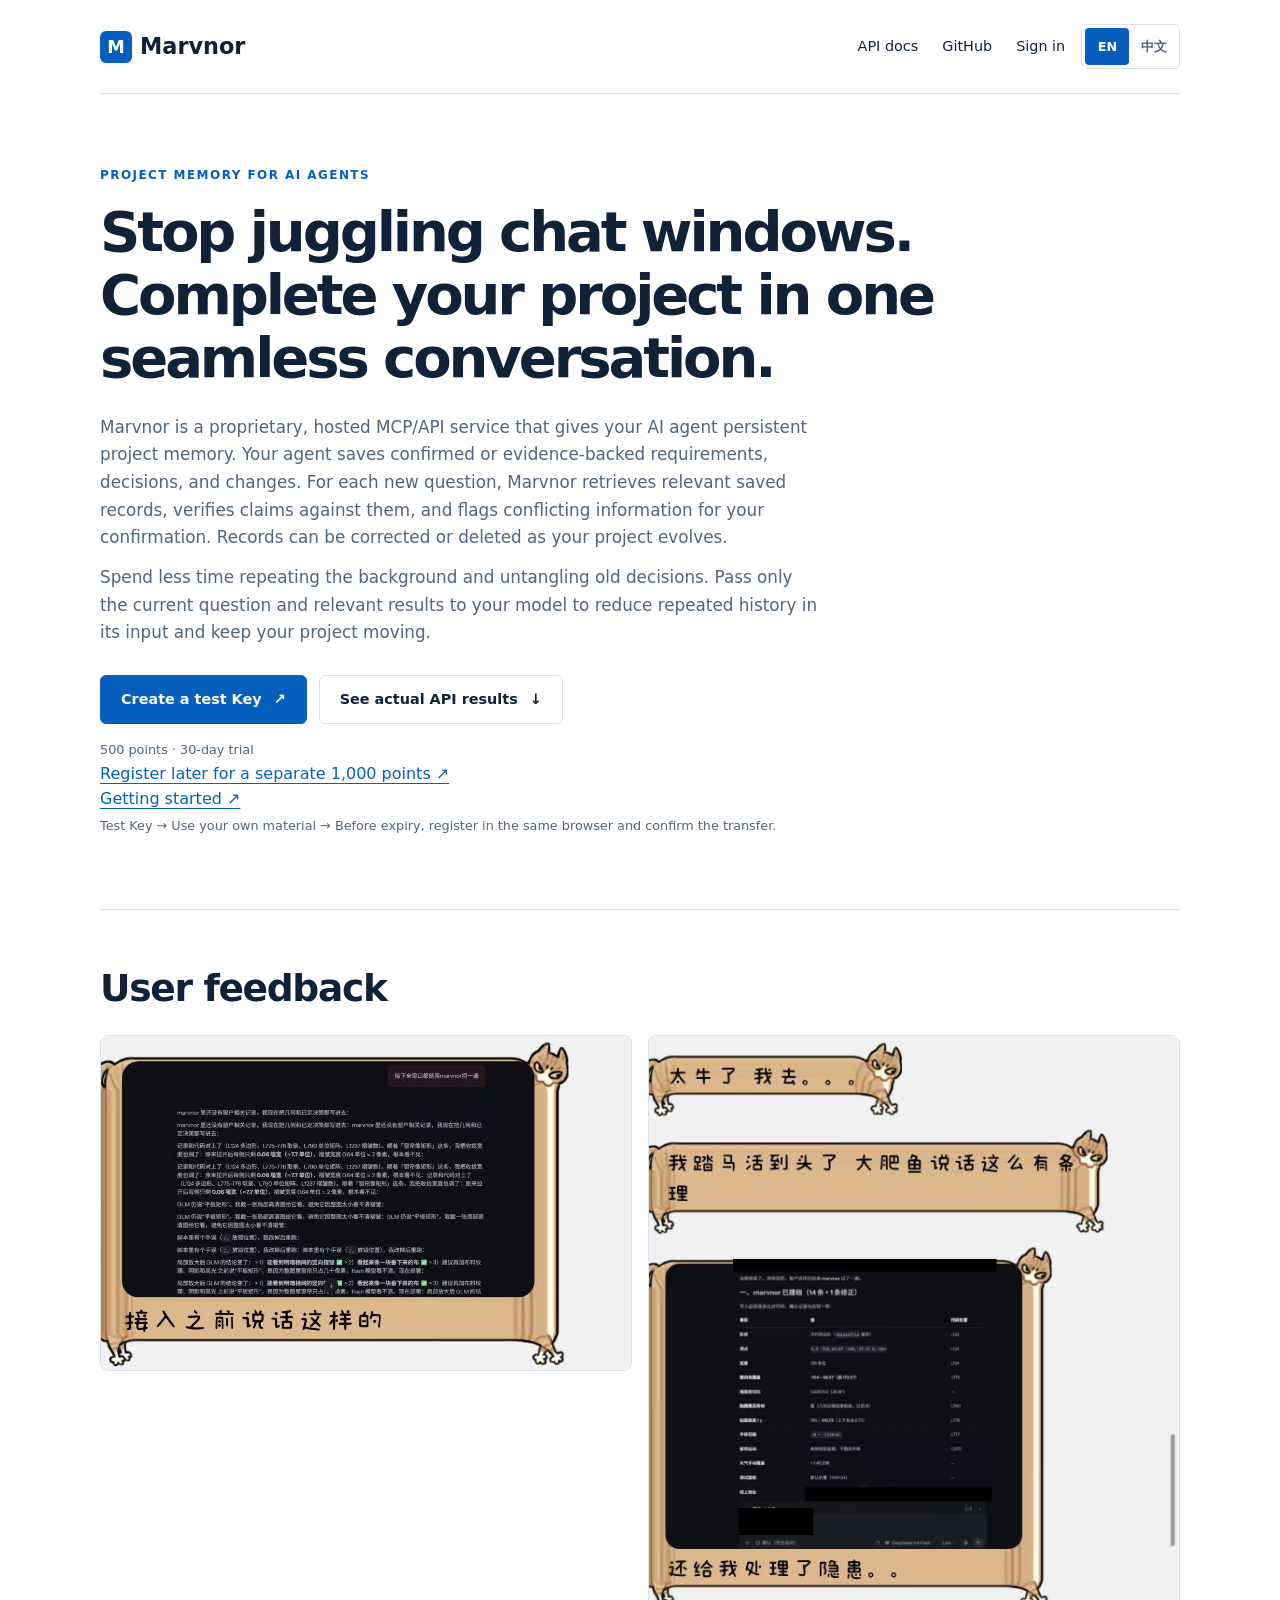
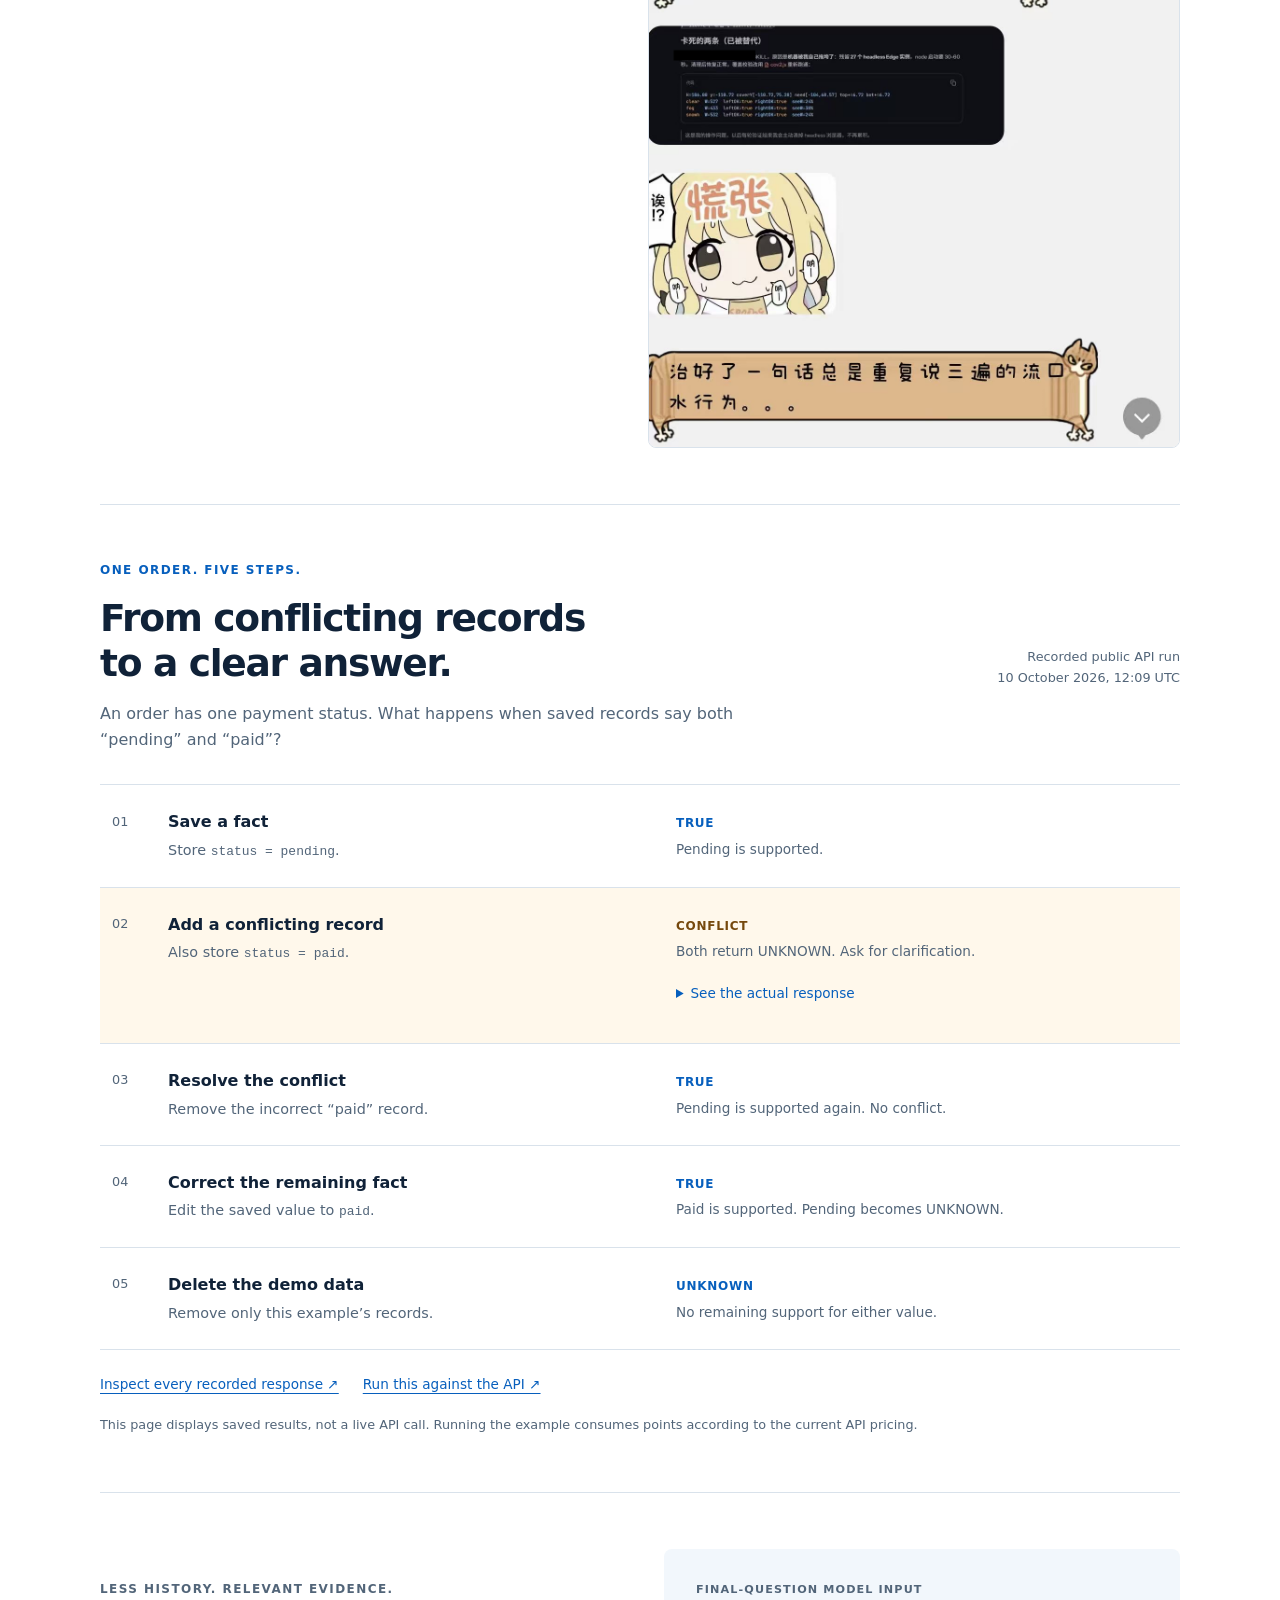
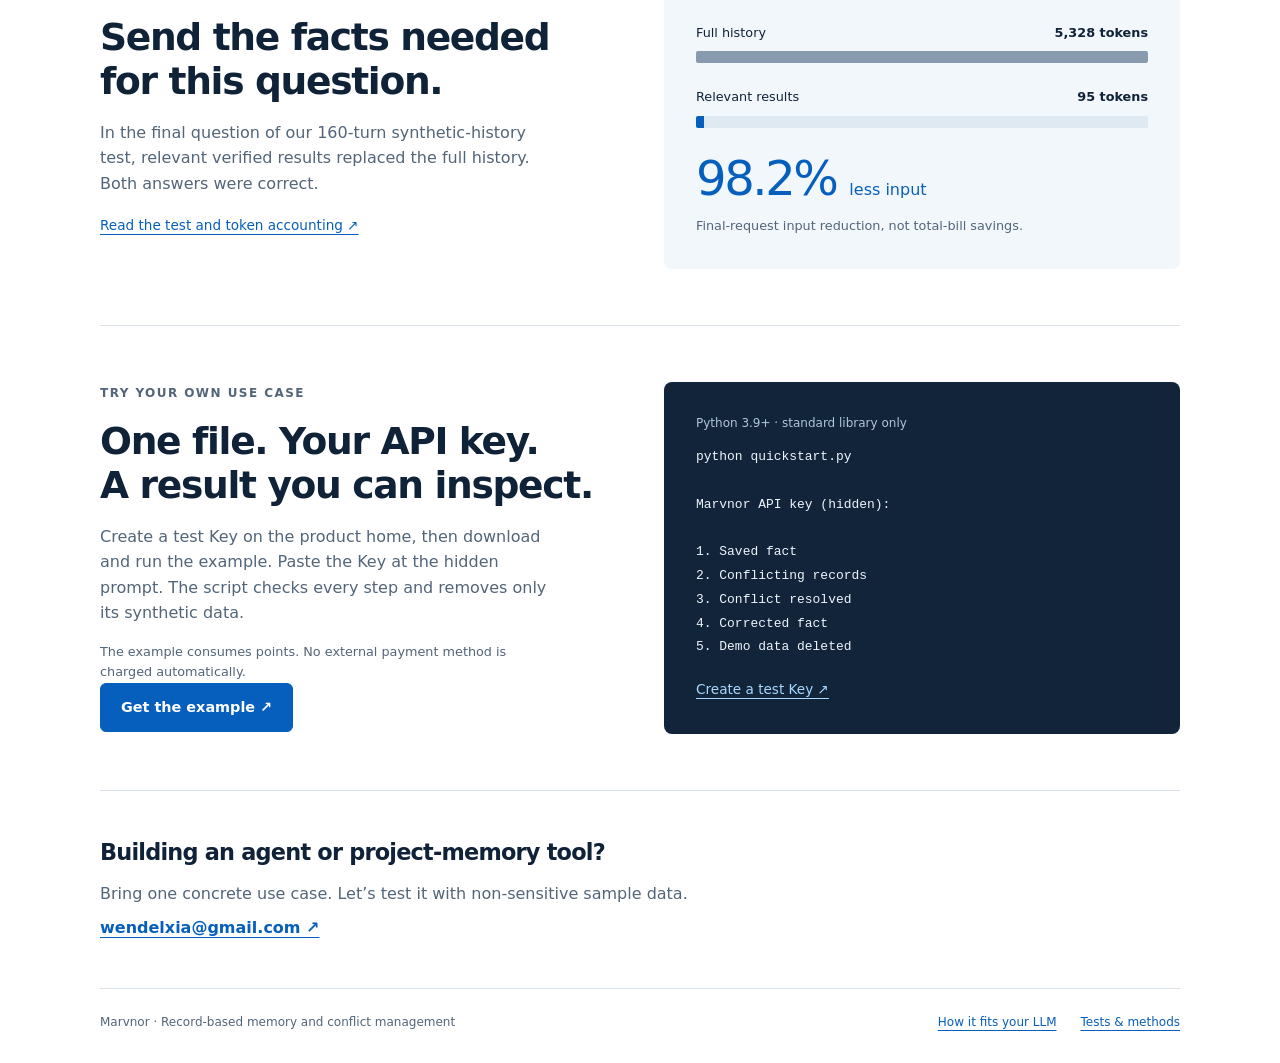
==== docs/index.html @ 02f53ca1 "docs: replace the written case with original anonymized screenshots" ====
<!doctype html>
<html lang="en">
<head>
  <meta charset="utf-8">
  <meta name="viewport" content="width=device-width, initial-scale=1">
  <title>Marvnor | Project memory for AI agents</title>
  <meta name="description" content="Project memory for AI agents: save confirmed decisions, retrieve and verify relevant records, flag conflicts, and correct or delete information." data-i18n-attr="meta.description" data-i18n-attribute="content">
  <meta property="og:type" content="website">
  <meta property="og:title" content="Marvnor: Stop juggling chat windows. Complete your project in one seamless conversation." data-i18n-attr="meta.ogTitle" data-i18n-attribute="content">
  <meta property="og:description" content="Project memory for AI agents: save confirmed decisions, retrieve and verify relevant records, flag conflicts, and correct or delete information." data-i18n-attr="meta.ogDescription" data-i18n-attribute="content">
  <meta property="og:url" content="https://wendelxia.github.io/marvnor/">
  <meta name="twitter:card" content="summary">
  <meta name="theme-color" content="#075fbd">
  <link rel="canonical" href="https://wendelxia.github.io/marvnor/">
  <link rel="stylesheet" href="site.css">
  <script src="locale.js" defer></script>
</head>
<body>
  <a class="skip" href="#main" data-i18n="skip">Skip to content</a>
  <header class="wrap header">
    <a class="brand" href="./?lang=en" aria-label="Marvnor home" data-i18n-attr="brand.label" data-i18n-attribute="aria-label" data-home-link><span aria-hidden="true">M</span> Marvnor</a>
    <nav aria-label="Main navigation" data-i18n-attr="nav.label" data-i18n-attribute="aria-label">
      <a href="https://api.marvnor.com/docs/api?lang=en" data-i18n="nav.api" data-portal-link>API docs</a>
      <a href="https://github.com/wendelxia/marvnor">GitHub</a>
      <a href="https://api.marvnor.com/login?lang=en" data-i18n="nav.signIn" data-portal-link>Sign in</a>
    </nav>
    <div class="locale-switch" role="group" aria-label="Language" data-i18n-attr="locale.label" data-i18n-attribute="aria-label" data-locale-switch hidden>
      <button type="button" data-lang="en" lang="en" aria-pressed="true">EN</button>
      <button type="button" data-lang="zh-CN" lang="zh-CN" aria-pressed="false">中文</button>
    </div>
  </header>
  <main id="main" class="wrap">
    <section class="intro" aria-labelledby="headline">
      <p class="eyebrow" data-i18n="hero.eyebrow">PROJECT MEMORY FOR AI AGENTS</p>
      <h1 id="headline"><span data-i18n="hero.title1">Stop juggling chat windows.</span><br><span data-i18n="hero.title2">Complete your project in one seamless conversation.</span></h1>
      <p class="lead" data-i18n="hero.lead">Marvnor is a proprietary, hosted MCP/API service that gives your AI agent persistent project memory. Your agent saves confirmed or evidence-backed requirements, decisions, and changes. For each new question, Marvnor retrieves relevant saved records, verifies claims against them, and flags conflicting information for your confirmation. Records can be corrected or deleted as your project evolves.</p>
      <p class="lead" data-i18n="hero.lead2">Spend less time repeating the background and untangling old decisions. Pass only the current question and relevant results to your model to reduce repeated history in its input and keep your project moving.</p>
      <div class="actions">
        <a class="button primary" href="https://api.marvnor.com/home?lang=en&amp;utm_source=github_pages" data-portal-link><span data-i18n="hero.try">Create a test Key</span> <span aria-hidden="true">↗</span></a>
        <a class="button secondary" href="#demo"><span data-i18n="hero.results">See actual API results</span> <span aria-hidden="true">↓</span></a>
      </div>
      <p class="quiet" data-i18n="hero.trialNote">500 points · 30-day trial</p>
      <p><a href="https://api.marvnor.com/register?lang=en" data-i18n="hero.signupNote" data-portal-link>Register later for a separate 1,000 points ↗</a><br><a href="https://api.marvnor.com/docs?lang=en" data-i18n="signup.link" data-portal-link>Getting started ↗</a><br><span class="quiet" data-i18n="signup.summary">Test Key → Use your own material → Before expiry, register in the same browser and confirm the transfer.</span></p>
    </section>

    <section class="section user-feedback" aria-labelledby="feedback-title">
      <h2 id="feedback-title" data-i18n="feedback.title">User feedback</h2>
      <div class="feedback-images">
        <a href="assets/feedback-before.png" target="_blank" rel="noopener noreferrer"><img src="assets/feedback-before.png" width="983" height="620" loading="lazy" alt="Original anonymous screenshot: before connecting. Open full size." data-i18n-attr="feedback.before" data-i18n-attribute="alt"></a>
        <a href="assets/feedback-after.png" target="_blank" rel="noopener noreferrer"><img src="assets/feedback-after.png" width="1136" height="2168" loading="lazy" alt="Original anonymous user feedback: after connecting. Open full size." data-i18n-attr="feedback.after" data-i18n-attribute="alt"></a>
      </div>
    </section>

    <section id="demo" class="section" aria-labelledby="demo-title">
      <div class="section-head"><div><p class="eyebrow" data-i18n="demo.eyebrow">ONE ORDER. FIVE STEPS.</p><h2 id="demo-title"><span data-i18n="demo.title1">From conflicting records</span><br><span data-i18n="demo.title2">to a clear answer.</span></h2></div><p class="recording"><span data-i18n="demo.recording">Recorded public API run</span><br><time datetime="2026-10-10T12:09:46Z" data-i18n="demo.date">10 October 2026, 12:09 UTC</time></p></div>
      <p class="section-copy" data-i18n="demo.description">An order has one payment status. What happens when saved records say both “pending” and “paid”?</p>
      <ol class="steps">
        <li><span class="number">01</span><div><h3 data-i18n="step1.title">Save a fact</h3><p><span data-i18n="step1.action">Store</span> <code>status = pending</code>.</p></div><div class="result"><strong>TRUE</strong><span data-i18n="step1.result">Pending is supported.</span></div></li>
        <li class="conflict"><span class="number">02</span><div><h3 data-i18n="step2.title">Add a conflicting record</h3><p><span data-i18n="step2.action">Also store</span> <code>status = paid</code>.</p></div><div class="result"><strong>CONFLICT</strong><span data-i18n="step2.result">Both return UNKNOWN. Ask for clarification.</span><details><summary data-i18n="step2.response">See the actual response</summary><pre><code>{
  "conclusion": "UNKNOWN",
  "conflict": true,
  "reason": "conflicting_values",
  "path": ["paid", "pending"],
  "decision": "needs_review",
  "evidence_kind": "conflict"
}</code></pre></details></div></li>
        <li><span class="number">03</span><div><h3 data-i18n="step3.title">Resolve the conflict</h3><p data-i18n="step3.action">Remove the incorrect “paid” record.</p></div><div class="result"><strong>TRUE</strong><span data-i18n="step3.result">Pending is supported again. No conflict.</span></div></li>
        <li><span class="number">04</span><div><h3 data-i18n="step4.title">Correct the remaining fact</h3><p><span data-i18n="step4.action">Edit the saved value to</span> <code>paid</code>.</p></div><div class="result"><strong>TRUE</strong><span data-i18n="step4.result">Paid is supported. Pending becomes UNKNOWN.</span></div></li>
        <li><span class="number">05</span><div><h3 data-i18n="step5.title">Delete the demo data</h3><p data-i18n="step5.action">Remove only this example’s records.</p></div><div class="result"><strong>UNKNOWN</strong><span data-i18n="step5.result">No remaining support for either value.</span></div></li>
      </ol>
      <div class="evidence-links"><a href="https://github.com/wendelxia/marvnor/blob/main/examples/recorded-run.json" data-i18n="demo.responses">Inspect every recorded response ↗</a><a href="https://github.com/wendelxia/marvnor/blob/main/examples/quickstart.py" data-i18n="demo.run">Run this against the API ↗</a></div>
      <p class="quiet" data-i18n="demo.note">This page displays saved results, not a live API call. Running the example consumes points according to the current API pricing.</p>
    </section>

    <section class="section savings" aria-labelledby="savings-title">
      <div><p class="eyebrow" data-i18n="savings.eyebrow">LESS HISTORY. RELEVANT EVIDENCE.</p><h2 id="savings-title"><span data-i18n="savings.title1">Send the facts needed</span><br><span data-i18n="savings.title2">for this question.</span></h2><p data-i18n="savings.description">In the final question of our 160-turn synthetic-history test, relevant verified results replaced the full history. Both answers were correct.</p><a href="https://github.com/wendelxia/marvnor/blob/main/docs/benchmarks/2026-10-10/rerun.md#model-input-and-cache-usage" data-i18n="savings.read">Read the test and token accounting ↗</a></div>
      <div class="chart" role="img" aria-label="Final-question model input: full history 5,328 tokens; relevant results 95 tokens, a 98.2 percent reduction." data-i18n-attr="chart.label" data-i18n-attribute="aria-label">
        <p class="chart-label" data-i18n="chart.title">FINAL-QUESTION MODEL INPUT</p>
        <div class="bar-label"><span data-i18n="chart.full">Full history</span><strong data-i18n="chart.fullValue">5,328 tokens</strong></div><div class="bar-track"><div class="bar full"></div></div>
        <div class="bar-label"><span data-i18n="chart.relevant">Relevant results</span><strong data-i18n="chart.relevantValue">95 tokens</strong></div><div class="bar-track"><div class="bar compact"></div></div>
        <p class="metric">98.2% <span data-i18n="chart.less">less input</span></p><p class="quiet" data-i18n="chart.note">Final-request input reduction, not total-bill savings.</p>
      </div>
    </section>

    <section id="start" class="section start" aria-labelledby="start-title">
      <div><p class="eyebrow" data-i18n="start.eyebrow">TRY YOUR OWN USE CASE</p><h2 id="start-title"><span data-i18n="start.title1">One file. Your API key.</span><br><span data-i18n="start.title2">A result you can inspect.</span></h2><p data-i18n="start.description">Create a test Key on the product home, then download and run the example. Paste the Key at the hidden prompt. The script checks every step and removes only its synthetic data.</p><p class="quiet" data-i18n="start.billing">The example consumes points. No external payment method is charged automatically.</p><a class="button primary" href="https://github.com/wendelxia/marvnor/tree/main/examples" data-i18n="start.example">Get the example ↗</a></div>
      <div class="terminal"><p data-i18n="start.python">Python 3.9+ · standard library only</p><pre><code>python quickstart.py

Marvnor API key (hidden):

1. Saved fact
2. Conflicting records
3. Conflict resolved
4. Corrected fact
5. Demo data deleted</code></pre><a href="https://api.marvnor.com/home?lang=en&amp;utm_source=github_pages" data-i18n="start.try" data-portal-link>Create a test Key ↗</a></div>
    </section>
    <section class="contact"><h2 data-i18n="contact.title">Building an agent or project-memory tool?</h2><p data-i18n="contact.description">Bring one concrete use case. Let’s test it with non-sensitive sample data.</p><a href="mailto:wendelxia@gmail.com?subject=Marvnor%20integration">wendelxia@gmail.com ↗</a></section>
  </main>
  <footer class="wrap footer"><span data-i18n="footer.tagline">Marvnor · Record-based memory and conflict management</span><a href="https://api.marvnor.com/docs?lang=en" data-i18n="footer.llm" data-portal-link>How it fits your LLM</a><a href="https://github.com/wendelxia/marvnor/blob/main/TESTS.md" data-i18n="footer.tests">Tests &amp; methods</a></footer>
</body>
</html>
---- docs/site.css ----
:root{--ink:#102238;--muted:#526579;--blue:#075fbd;--line:#d9e2eb;--wash:#f2f7fc;--paper:#fff;--warning:#75480c}
*{box-sizing:border-box}[hidden]{display:none!important}html{scroll-behavior:smooth;scroll-padding-top:2rem}body{margin:0;background:var(--paper);color:var(--ink);font:16px/1.6 system-ui,-apple-system,BlinkMacSystemFont,"Segoe UI",sans-serif}
a{color:var(--blue);text-underline-offset:4px}a:hover{text-decoration-thickness:2px}a:focus-visible,summary:focus-visible{outline:3px solid var(--blue);outline-offset:5px;border-radius:2px}
.wrap{width:min(1080px,calc(100% - 3rem));margin:auto}.header{display:flex;align-items:center;justify-content:space-between;gap:1rem;padding:1.5rem 0;border-bottom:1px solid var(--line)}
.brand{font-size:1.4rem;font-weight:750;color:var(--ink);text-decoration:none;display:flex;align-items:center;gap:.5rem}.brand span{display:inline-grid;place-items:center;width:2rem;height:2rem;border-radius:6px;background:var(--blue);color:white;font-size:1.1rem}
nav{display:flex;gap:1.5rem;flex-wrap:wrap;margin-left:auto}nav a{color:var(--ink);text-decoration:none;font-size:.9rem;min-height:2.75rem;display:inline-flex;align-items:center}
.locale-switch{display:inline-flex;gap:.15rem;padding:.2rem;border:1px solid var(--line);border-radius:6px;white-space:nowrap}.locale-switch button{appearance:none;border:0;background:transparent;color:var(--muted);border-radius:4px;padding:.35rem .55rem;min-height:2.3rem;min-width:2.75rem;font:600 .8rem/1.2 system-ui,-apple-system,BlinkMacSystemFont,"Segoe UI",sans-serif;cursor:pointer}.locale-switch button[aria-pressed="true"]{background:var(--blue);color:white}.locale-switch button:focus-visible{outline:3px solid var(--blue);outline-offset:3px}
.skip{position:absolute;left:1rem;top:-6rem;padding:1rem;background:white;z-index:2}.skip:focus{top:1rem}.intro{padding:4.5rem 0 3.5rem;max-width:850px}.eyebrow{font-size:.75rem;letter-spacing:.12em;font-weight:700;color:var(--blue);margin:0 0 1rem}
h1,h2,h3,p{margin-top:0}h1{font-size:clamp(2.5rem,6vw,4.5rem);line-height:1.07;letter-spacing:-.055em;font-weight:700;margin-bottom:1.5rem}h2{font-size:clamp(1.7rem,3vw,2.35rem);line-height:1.18;letter-spacing:-.035em;font-weight:650;margin-bottom:1rem}h3{font-size:1rem;margin-bottom:.25rem;font-weight:650}.lead{font-size:1.15rem;line-height:1.7;color:var(--muted);max-width:720px}
.intro h1{font-size:clamp(2.25rem,4.8vw,3.5rem);line-height:1.12}.intro .lead{font-size:1.05rem;line-height:1.65;margin-bottom:.75rem}
.actions{display:flex;flex-wrap:wrap;gap:.75rem;margin:1.75rem 0 1rem}.button{display:inline-flex;justify-content:center;align-items:center;gap:.75rem;padding:.75rem 1.25rem;border:1px solid var(--line);border-radius:6px;font-size:.9rem;font-weight:650;text-decoration:none;min-height:2.75rem}.primary{background:var(--blue);color:white;border-color:var(--blue)}.secondary{color:var(--ink);background:white}.quiet{font-size:.8rem;color:var(--muted);line-height:1.6;margin:.75rem 0 0}
.section{padding:3.5rem 0;border-top:1px solid var(--line)}.section-head{display:flex;align-items:flex-end;justify-content:space-between;gap:1rem}.recording{font-size:.8rem;color:var(--muted);text-align:right}.section-copy{color:var(--muted);max-width:660px}.steps{list-style:none;padding:0;margin:2rem 0 1rem;border-top:1px solid var(--line)}.steps li{display:grid;grid-template-columns:2.5rem 1fr 1fr;gap:1rem;padding:1.5rem .75rem;border-bottom:1px solid var(--line);align-items:start}.steps p{margin:0;font-size:.9rem;color:var(--muted)}.number{color:var(--muted);font-size:.8rem;padding-top:.15rem}.result strong{font-size:.75rem;letter-spacing:.06em;color:var(--blue)}.result>span{display:block;font-size:.85rem;color:var(--muted);margin-top:.25rem}.steps .conflict{background:#fff8eb}.conflict .result strong{color:var(--warning)}code{font-family:ui-monospace,SFMono-Regular,Consolas,monospace;font-size:.9em}details{margin-top:.75rem}summary{font-size:.85rem;cursor:pointer;color:var(--blue);padding:.5rem 0;min-height:2.75rem}pre{overflow:auto;max-width:100%;font-size:.8rem;line-height:1.65;white-space:pre-wrap;overflow-wrap:anywhere;margin:.75rem 0 0}.evidence-links{display:flex;flex-wrap:wrap;gap:1.5rem;font-size:.85rem;padding:.5rem 0}
.savings,.start{display:grid;grid-template-columns:1fr 1fr;gap:3rem;align-items:center}.savings p,.start p{color:var(--muted);max-width:450px}.savings a{font-size:.85rem}.chart{background:var(--wash);padding:2rem;border-radius:8px}.chart-label{font-size:.7rem;letter-spacing:.1em;font-weight:700;margin-bottom:1.5rem}.bar-label{display:flex;justify-content:space-between;gap:1rem;font-size:.8rem;margin-bottom:.5rem}.bar-label strong{font-variant-numeric:tabular-nums;white-space:nowrap}.bar-track{height:.75rem;background:#dfe9f2;margin-bottom:1.5rem;border-radius:2px;overflow:hidden}.bar{height:100%}.full{width:100%;background:#879aae}.compact{width:1.783%;background:var(--blue)}.chart .metric{font-size:3rem;letter-spacing:-.05em;line-height:1.1;color:var(--blue);margin-bottom:0}.metric span{font-size:1rem;letter-spacing:normal}.terminal{background:#11243a;color:#eef5fc;padding:2rem;border-radius:8px}.terminal p{font-size:.75rem;color:#afc6dc}.terminal a{color:#a8d8ff;font-size:.85rem;display:inline-block;margin-top:1.25rem}.terminal pre{font-size:.9rem}
.contact{border-top:1px solid var(--line);padding:3rem 0}.contact h2{font-size:1.4rem}.contact p{color:var(--muted);margin-bottom:.5rem}.contact a{font-weight:600}.footer{border-top:1px solid var(--line);display:flex;gap:1.5rem;flex-wrap:wrap;padding:1.5rem 0 2rem;font-size:.75rem;color:var(--muted)}.footer span{margin-right:auto}
@media(max-width:767px){.wrap{width:calc(100% - 2rem)}.header{align-items:flex-start;flex-wrap:wrap}.brand{font-size:1.15rem}nav{gap:.75rem;justify-content:flex-end}.locale-switch{margin-left:auto}nav a{font-size:.8rem}.intro{padding:3rem 0}.section{padding:2.5rem 0}.section-head{display:block}.recording{text-align:left}.steps li{grid-template-columns:1.75rem 1fr;gap:.75rem;padding:1.25rem .5rem}.result{grid-column:2}.savings,.start{grid-template-columns:1fr;gap:1.5rem}.chart,.terminal{padding:1.5rem}.wide{display:none}.evidence-links{gap:.75rem}.footer{gap:.75rem}.footer span{width:100%}}
.feedback-images{display:grid;grid-template-columns:repeat(2,minmax(0,1fr));gap:1rem;align-items:start;margin-top:1.5rem}.feedback-images a{display:block;min-width:0}.feedback-images img{display:block;width:100%;height:auto;border:1px solid var(--line);border-radius:8px}@media(max-width:767px){.feedback-images{grid-template-columns:1fr}}
@media(prefers-reduced-motion:reduce){html{scroll-behavior:auto}}
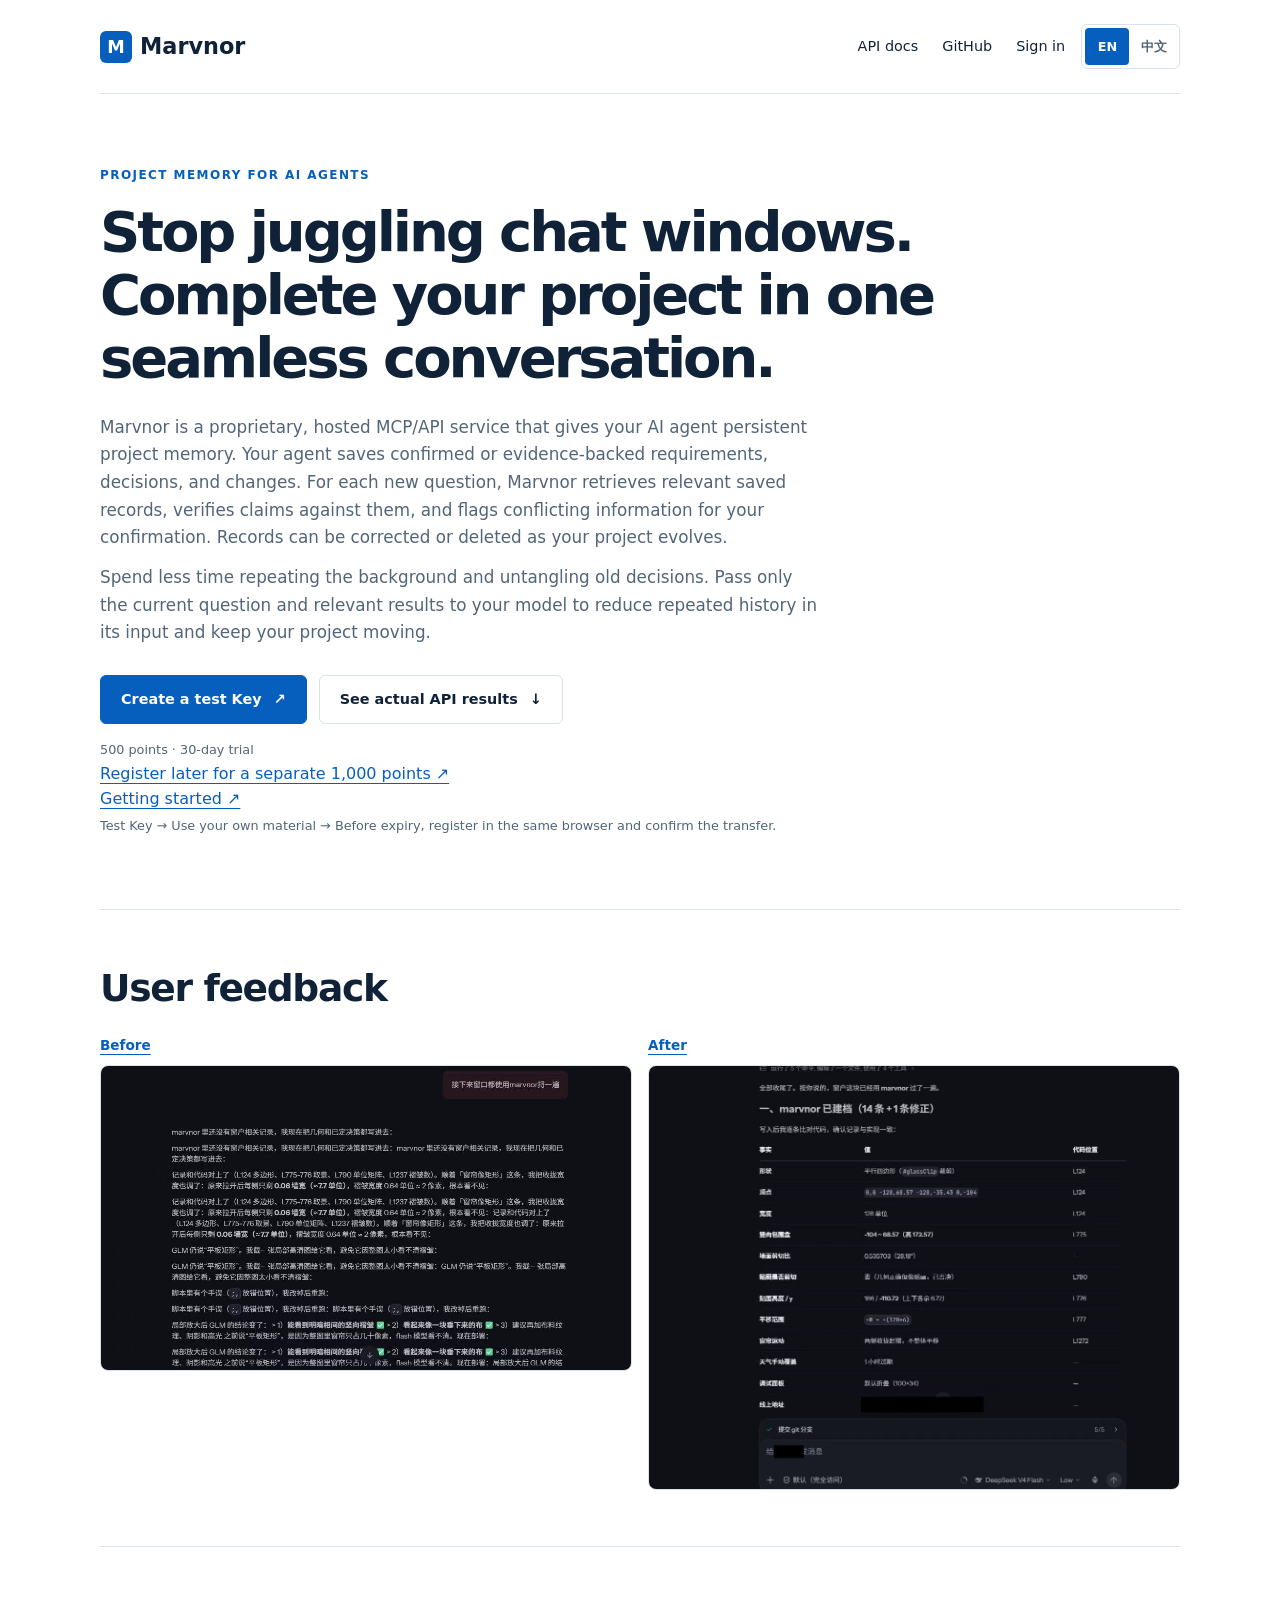
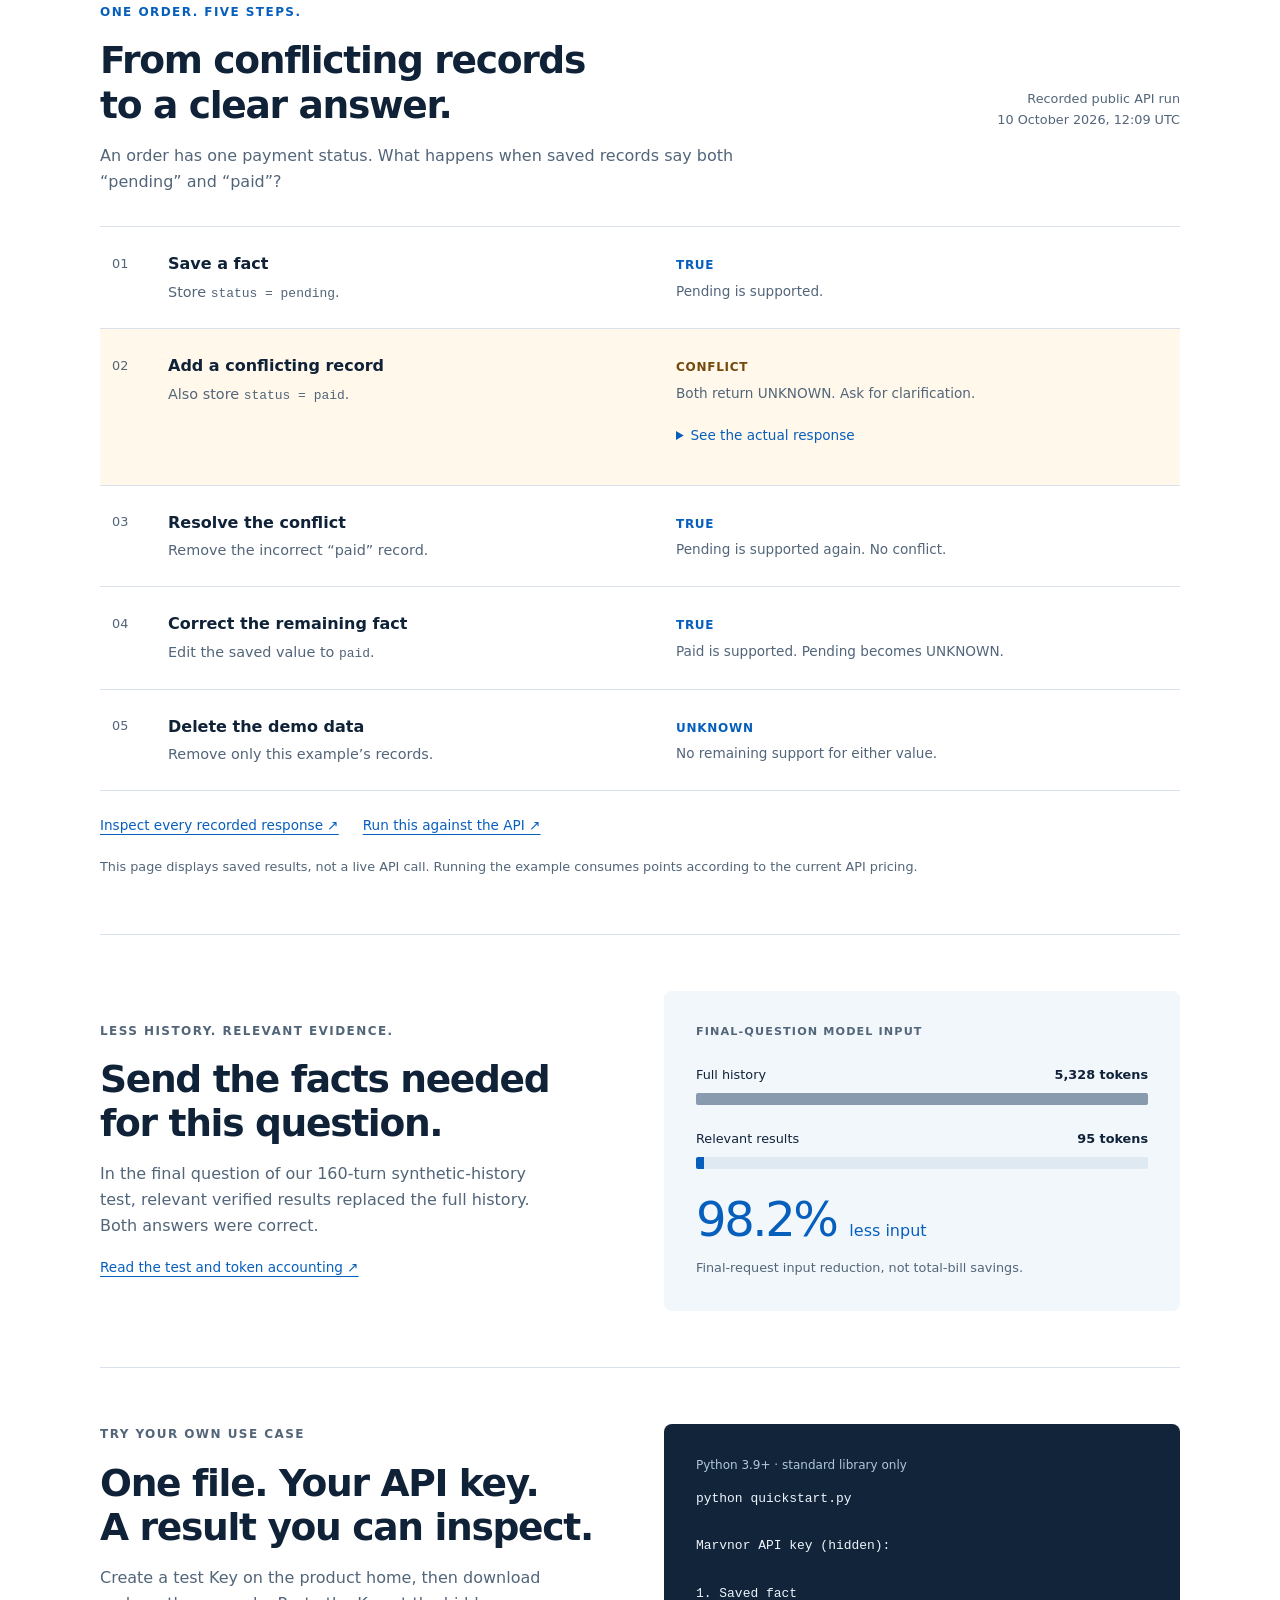
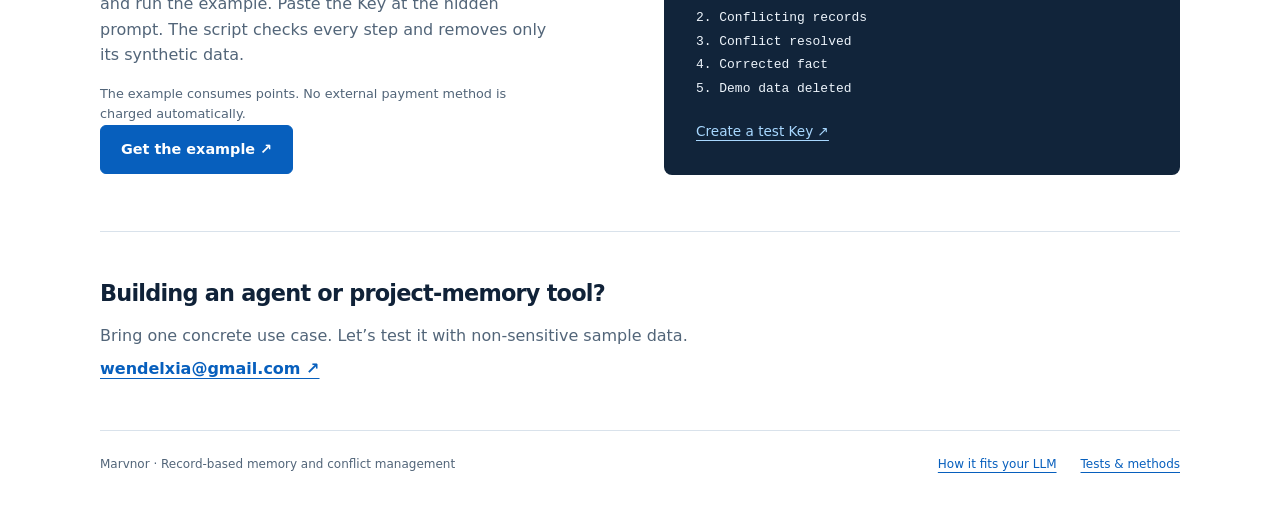
==== commit 8755943a: "docs: use the clearer original before and after screenshots" ====
--- a/docs/index.html
+++ b/docs/index.html
@@ -46,8 +46,8 @@
     <section class="section user-feedback" aria-labelledby="feedback-title">
       <h2 id="feedback-title" data-i18n="feedback.title">User feedback</h2>
       <div class="feedback-images">
-        <a href="assets/feedback-before.png" target="_blank" rel="noopener noreferrer"><img src="assets/feedback-before.png" width="983" height="620" loading="lazy" alt="Original anonymous screenshot: before connecting. Open full size." data-i18n-attr="feedback.before" data-i18n-attribute="alt"></a>
-        <a href="assets/feedback-after.png" target="_blank" rel="noopener noreferrer"><img src="assets/feedback-after.png" width="1136" height="2168" loading="lazy" alt="Original anonymous user feedback: after connecting. Open full size." data-i18n-attr="feedback.after" data-i18n-attribute="alt"></a>
+        <a href="assets/feedback-before.png" target="_blank" rel="noopener noreferrer"><span class="feedback-label" data-i18n="feedback.beforeLabel">Before</span><img src="assets/feedback-before.png" width="1027" height="589" loading="lazy" alt="Original anonymous screenshot: before connecting. Open full size." data-i18n-attr="feedback.before" data-i18n-attribute="alt"></a>
+        <a href="assets/feedback-after.png" target="_blank" rel="noopener noreferrer"><span class="feedback-label" data-i18n="feedback.afterLabel">After</span><img src="assets/feedback-after.png" width="1110" height="887" loading="lazy" alt="Original anonymous user feedback: after connecting. Open full size." data-i18n-attr="feedback.after" data-i18n-attribute="alt"></a>
       </div>
     </section>
 
--- a/docs/site.css
+++ b/docs/site.css
@@ -13,5 +13,5 @@
 .savings,.start{display:grid;grid-template-columns:1fr 1fr;gap:3rem;align-items:center}.savings p,.start p{color:var(--muted);max-width:450px}.savings a{font-size:.85rem}.chart{background:var(--wash);padding:2rem;border-radius:8px}.chart-label{font-size:.7rem;letter-spacing:.1em;font-weight:700;margin-bottom:1.5rem}.bar-label{display:flex;justify-content:space-between;gap:1rem;font-size:.8rem;margin-bottom:.5rem}.bar-label strong{font-variant-numeric:tabular-nums;white-space:nowrap}.bar-track{height:.75rem;background:#dfe9f2;margin-bottom:1.5rem;border-radius:2px;overflow:hidden}.bar{height:100%}.full{width:100%;background:#879aae}.compact{width:1.783%;background:var(--blue)}.chart .metric{font-size:3rem;letter-spacing:-.05em;line-height:1.1;color:var(--blue);margin-bottom:0}.metric span{font-size:1rem;letter-spacing:normal}.terminal{background:#11243a;color:#eef5fc;padding:2rem;border-radius:8px}.terminal p{font-size:.75rem;color:#afc6dc}.terminal a{color:#a8d8ff;font-size:.85rem;display:inline-block;margin-top:1.25rem}.terminal pre{font-size:.9rem}
 .contact{border-top:1px solid var(--line);padding:3rem 0}.contact h2{font-size:1.4rem}.contact p{color:var(--muted);margin-bottom:.5rem}.contact a{font-weight:600}.footer{border-top:1px solid var(--line);display:flex;gap:1.5rem;flex-wrap:wrap;padding:1.5rem 0 2rem;font-size:.75rem;color:var(--muted)}.footer span{margin-right:auto}
 @media(max-width:767px){.wrap{width:calc(100% - 2rem)}.header{align-items:flex-start;flex-wrap:wrap}.brand{font-size:1.15rem}nav{gap:.75rem;justify-content:flex-end}.locale-switch{margin-left:auto}nav a{font-size:.8rem}.intro{padding:3rem 0}.section{padding:2.5rem 0}.section-head{display:block}.recording{text-align:left}.steps li{grid-template-columns:1.75rem 1fr;gap:.75rem;padding:1.25rem .5rem}.result{grid-column:2}.savings,.start{grid-template-columns:1fr;gap:1.5rem}.chart,.terminal{padding:1.5rem}.wide{display:none}.evidence-links{gap:.75rem}.footer{gap:.75rem}.footer span{width:100%}}
-.feedback-images{display:grid;grid-template-columns:repeat(2,minmax(0,1fr));gap:1rem;align-items:start;margin-top:1.5rem}.feedback-images a{display:block;min-width:0}.feedback-images img{display:block;width:100%;height:auto;border:1px solid var(--line);border-radius:8px}@media(max-width:767px){.feedback-images{grid-template-columns:1fr}}
+.feedback-images{display:grid;grid-template-columns:repeat(2,minmax(0,1fr));gap:1rem;align-items:start;margin-top:1.5rem}.feedback-images a{display:block;min-width:0}.feedback-label{display:block;margin-bottom:.5rem;font-size:.85rem;font-weight:600}.feedback-images img{display:block;width:100%;height:auto;border:1px solid var(--line);border-radius:8px}@media(max-width:767px){.feedback-images{grid-template-columns:1fr}}
 @media(prefers-reduced-motion:reduce){html{scroll-behavior:auto}}
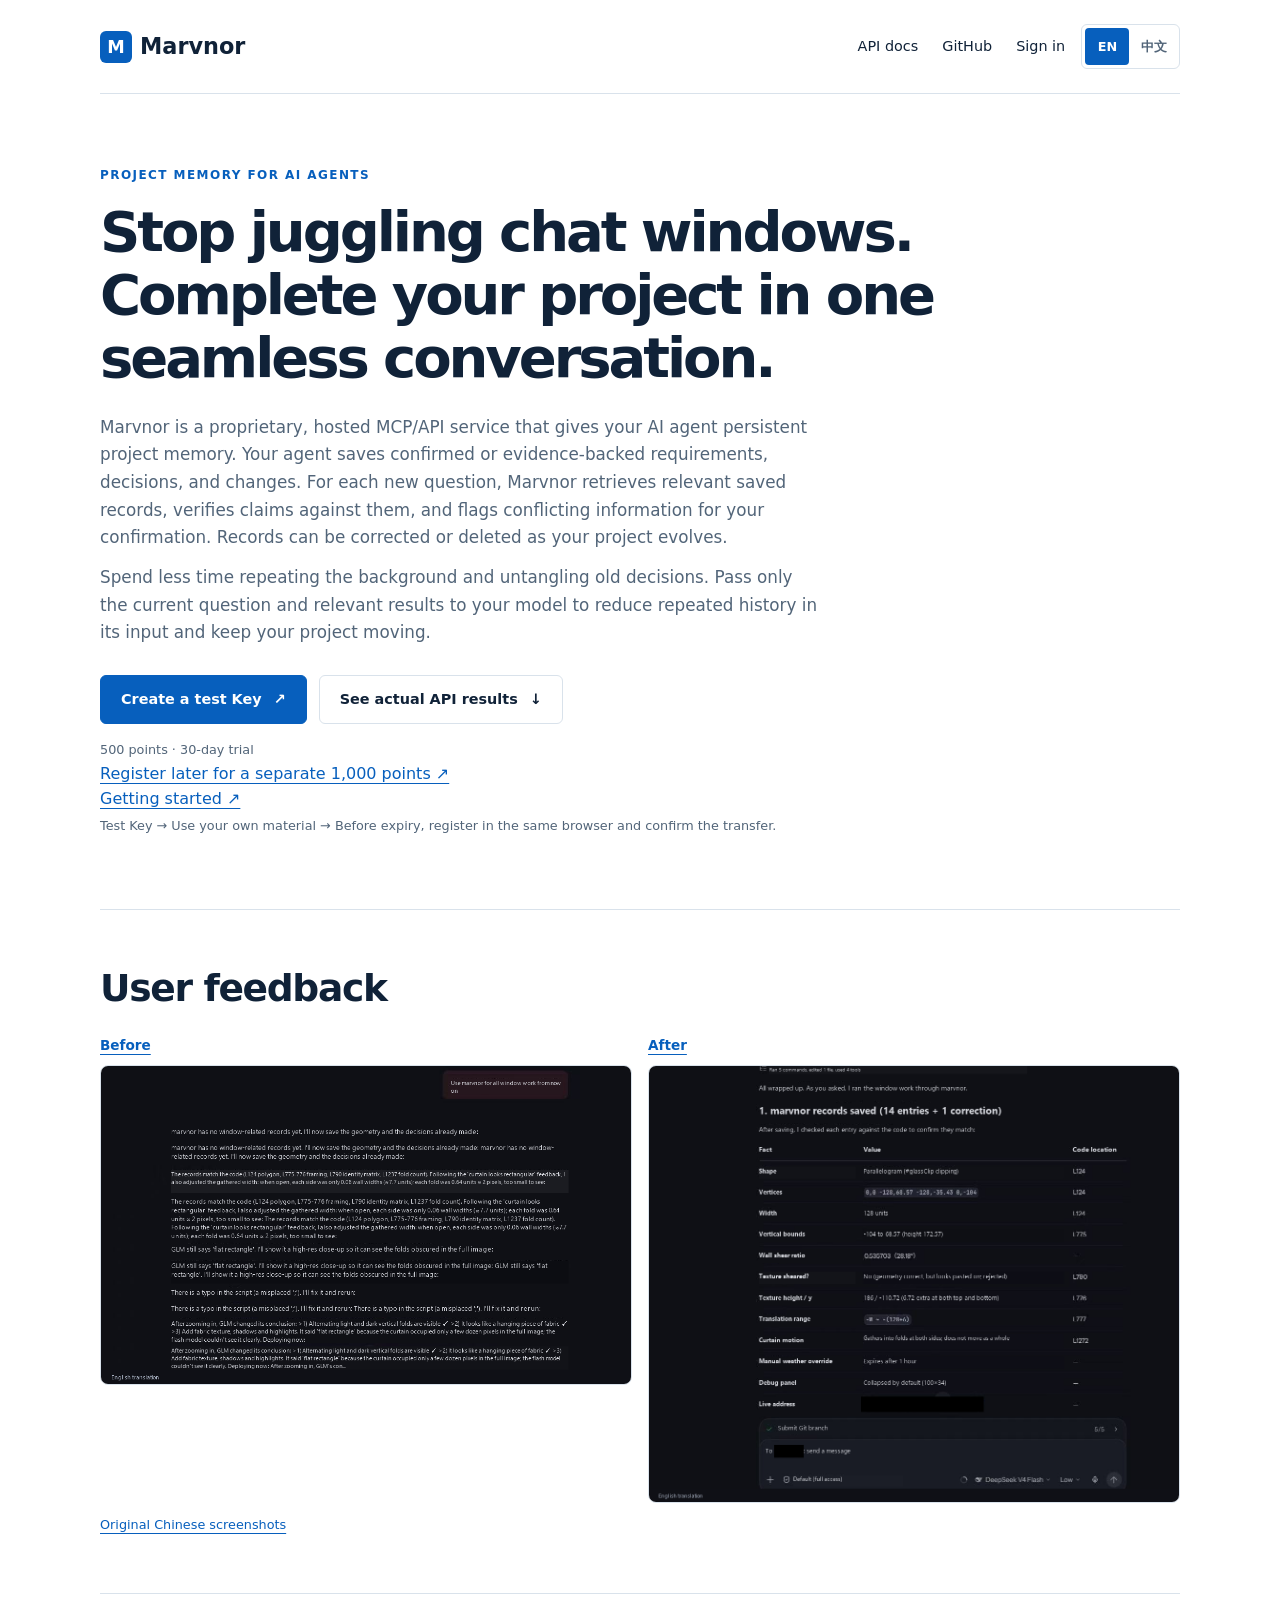
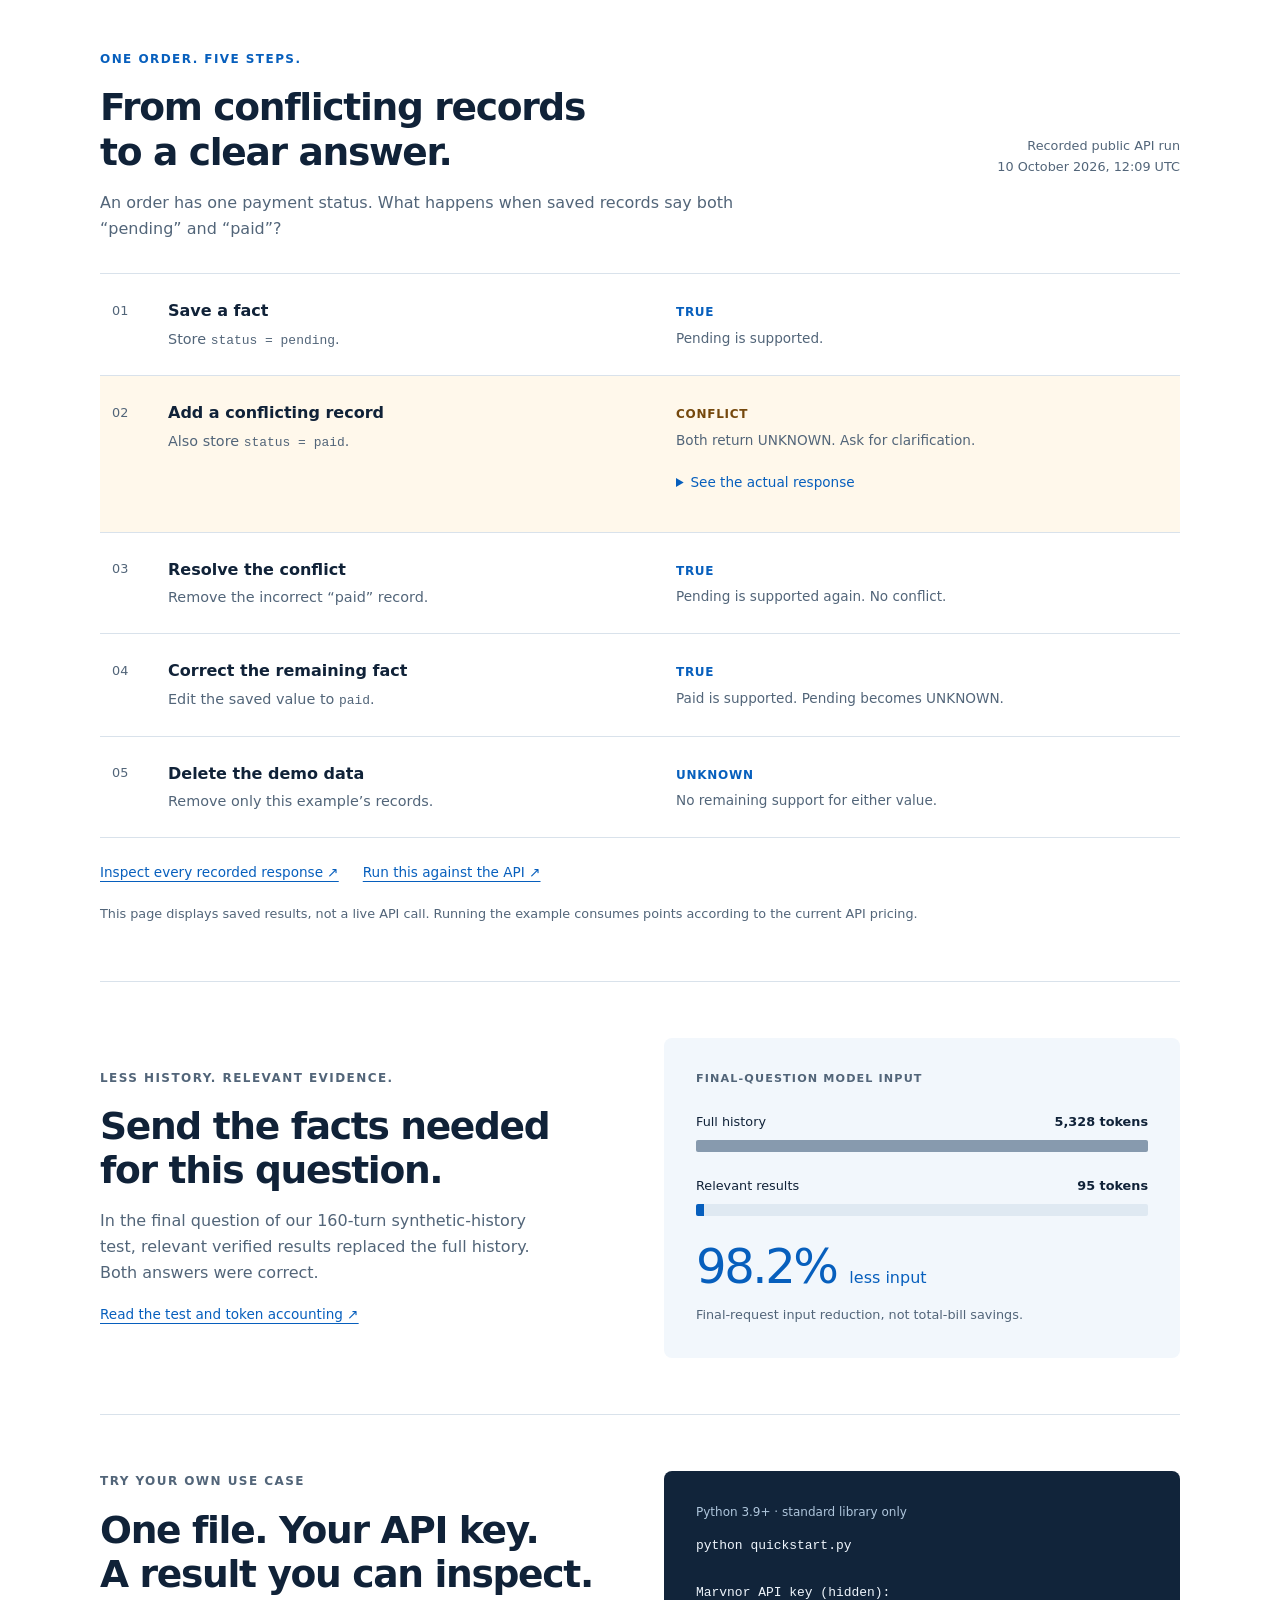
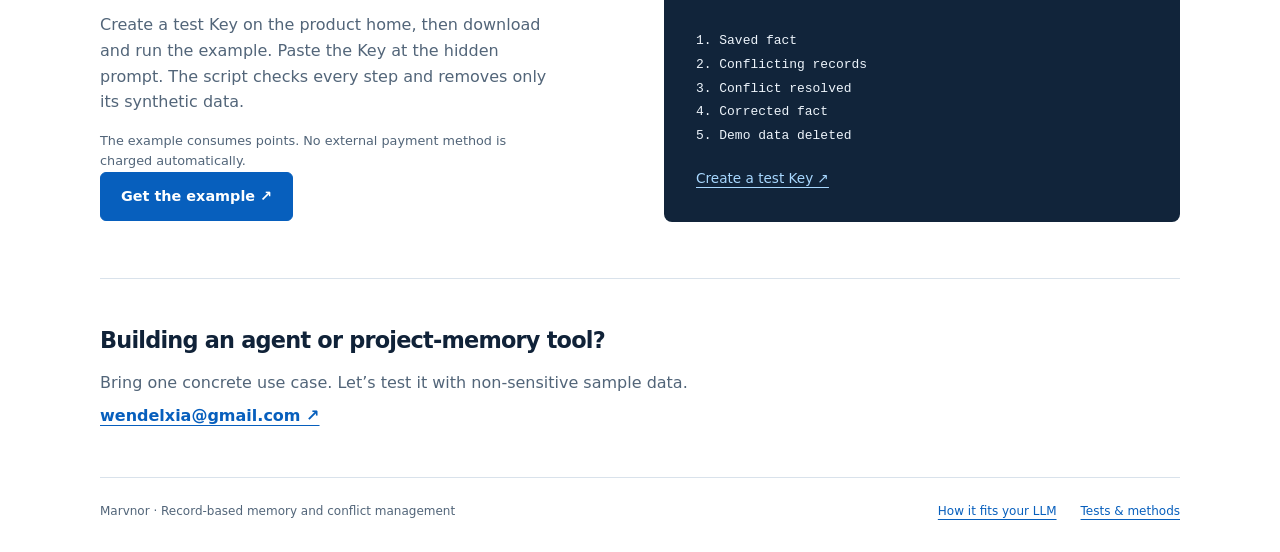
==== commit 6b067495: "docs: add labeled English translations of feedback screenshots" ====
--- a/docs/index.html
+++ b/docs/index.html
@@ -46,9 +46,10 @@
     <section class="section user-feedback" aria-labelledby="feedback-title">
       <h2 id="feedback-title" data-i18n="feedback.title">User feedback</h2>
       <div class="feedback-images">
-        <a href="assets/feedback-before.png" target="_blank" rel="noopener noreferrer"><span class="feedback-label" data-i18n="feedback.beforeLabel">Before</span><img src="assets/feedback-before.png" width="1027" height="589" loading="lazy" alt="Original anonymous screenshot: before connecting. Open full size." data-i18n-attr="feedback.before" data-i18n-attribute="alt"></a>
-        <a href="assets/feedback-after.png" target="_blank" rel="noopener noreferrer"><span class="feedback-label" data-i18n="feedback.afterLabel">After</span><img src="assets/feedback-after.png" width="1110" height="887" loading="lazy" alt="Original anonymous user feedback: after connecting. Open full size." data-i18n-attr="feedback.after" data-i18n-attribute="alt"></a>
+        <a href="assets/feedback-before-en.png" target="_blank" rel="noopener noreferrer"><span class="feedback-label" data-i18n="feedback.beforeLabel">Before</span><img src="assets/feedback-before-en.png" width="1027" height="617" loading="lazy" alt="English translation of the anonymous before screenshot. Open full size." data-i18n-attr="feedback.before" data-i18n-attribute="alt" data-feedback-image="before" data-en-src="assets/feedback-before-en.png" data-zh-src="assets/feedback-before.png" data-en-height="617" data-zh-height="589"></a>
+        <a href="assets/feedback-after-en.png" target="_blank" rel="noopener noreferrer"><span class="feedback-label" data-i18n="feedback.afterLabel">After</span><img src="assets/feedback-after-en.png" width="1110" height="915" loading="lazy" alt="English translation of the anonymous after screenshot. Open full size." data-i18n-attr="feedback.after" data-i18n-attribute="alt" data-feedback-image="after" data-en-src="assets/feedback-after-en.png" data-zh-src="assets/feedback-after.png" data-en-height="915" data-zh-height="887"></a>
       </div>
+      <a class="feedback-originals" href="?lang=zh-CN#feedback-title">Original Chinese screenshots</a>
     </section>
 
     <section id="demo" class="section" aria-labelledby="demo-title">
--- a/docs/site.css
+++ b/docs/site.css
@@ -15,3 +15,4 @@
 @media(max-width:767px){.wrap{width:calc(100% - 2rem)}.header{align-items:flex-start;flex-wrap:wrap}.brand{font-size:1.15rem}nav{gap:.75rem;justify-content:flex-end}.locale-switch{margin-left:auto}nav a{font-size:.8rem}.intro{padding:3rem 0}.section{padding:2.5rem 0}.section-head{display:block}.recording{text-align:left}.steps li{grid-template-columns:1.75rem 1fr;gap:.75rem;padding:1.25rem .5rem}.result{grid-column:2}.savings,.start{grid-template-columns:1fr;gap:1.5rem}.chart,.terminal{padding:1.5rem}.wide{display:none}.evidence-links{gap:.75rem}.footer{gap:.75rem}.footer span{width:100%}}
 .feedback-images{display:grid;grid-template-columns:repeat(2,minmax(0,1fr));gap:1rem;align-items:start;margin-top:1.5rem}.feedback-images a{display:block;min-width:0}.feedback-label{display:block;margin-bottom:.5rem;font-size:.85rem;font-weight:600}.feedback-images img{display:block;width:100%;height:auto;border:1px solid var(--line);border-radius:8px}@media(max-width:767px){.feedback-images{grid-template-columns:1fr}}
 @media(prefers-reduced-motion:reduce){html{scroll-behavior:auto}}
+.feedback-originals{display:inline-block;margin-top:.75rem;font-size:.8rem}html:lang(zh-CN) .feedback-originals{display:none}
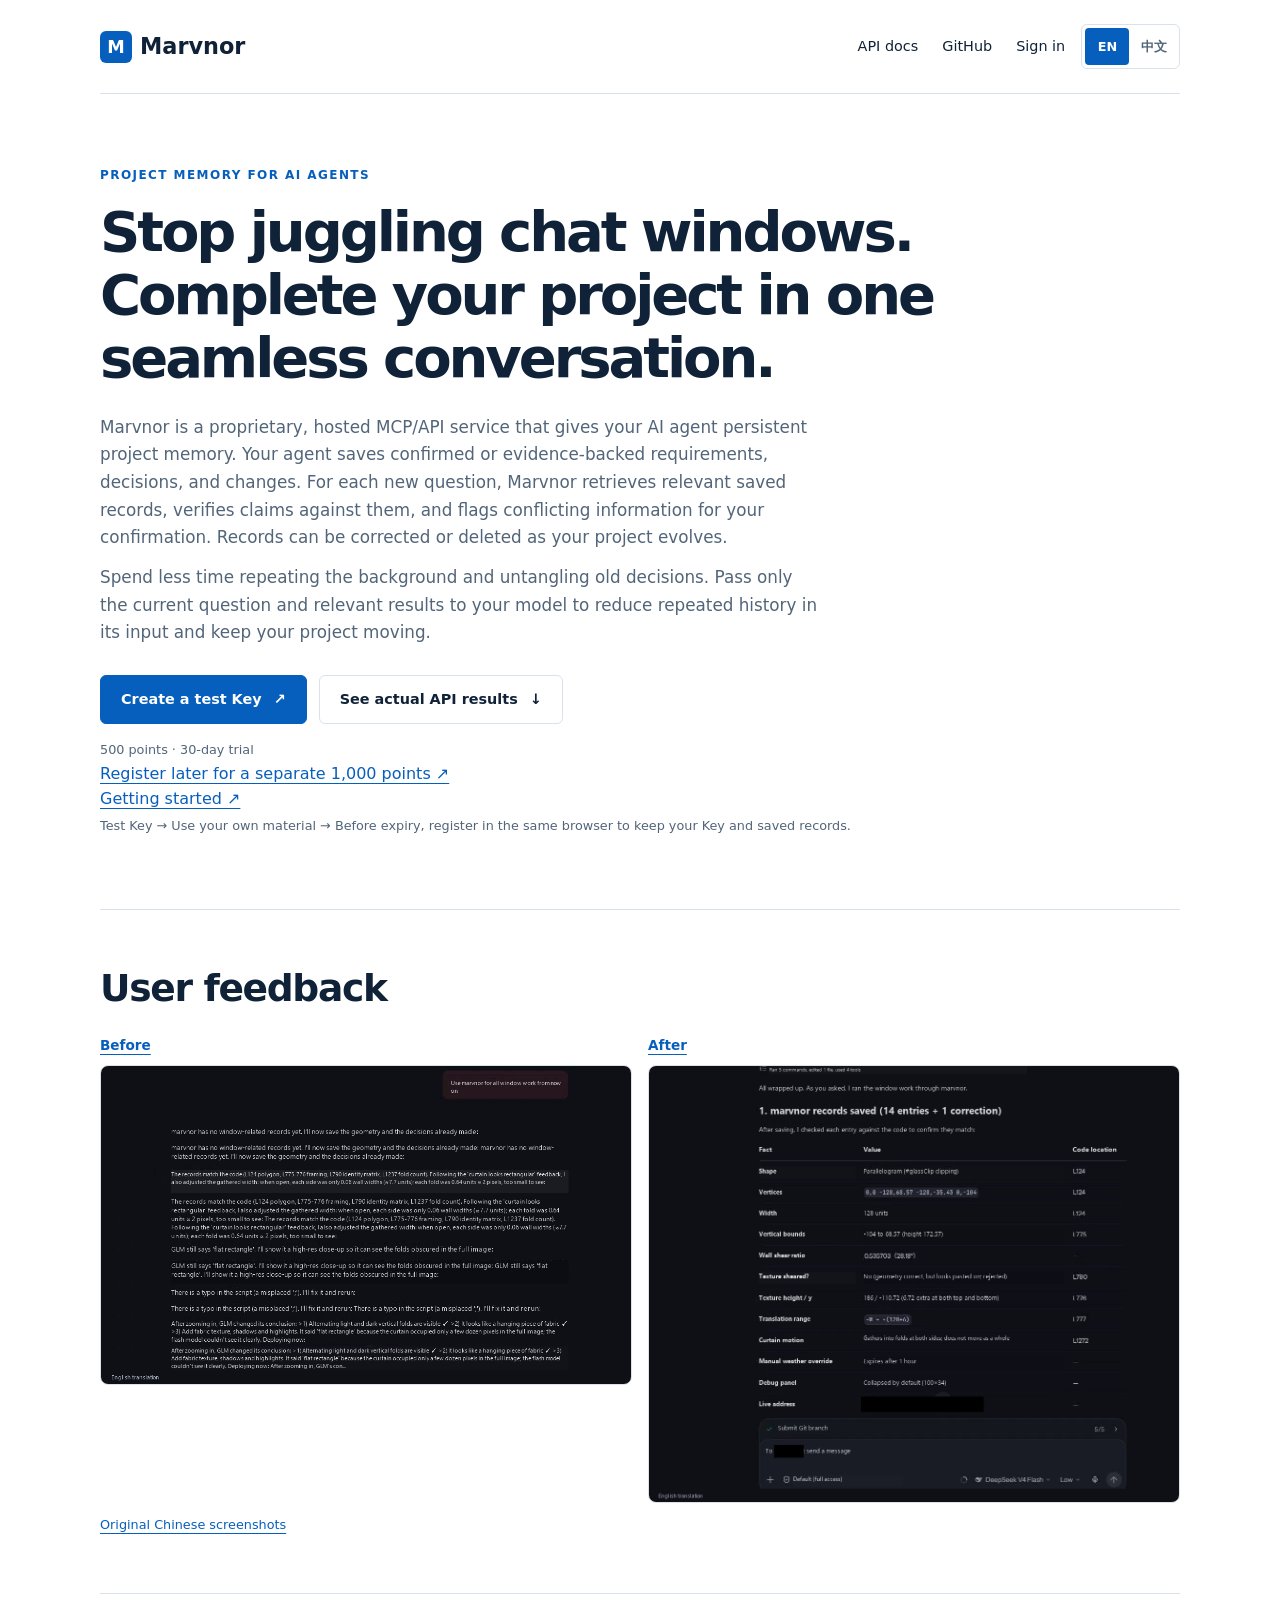
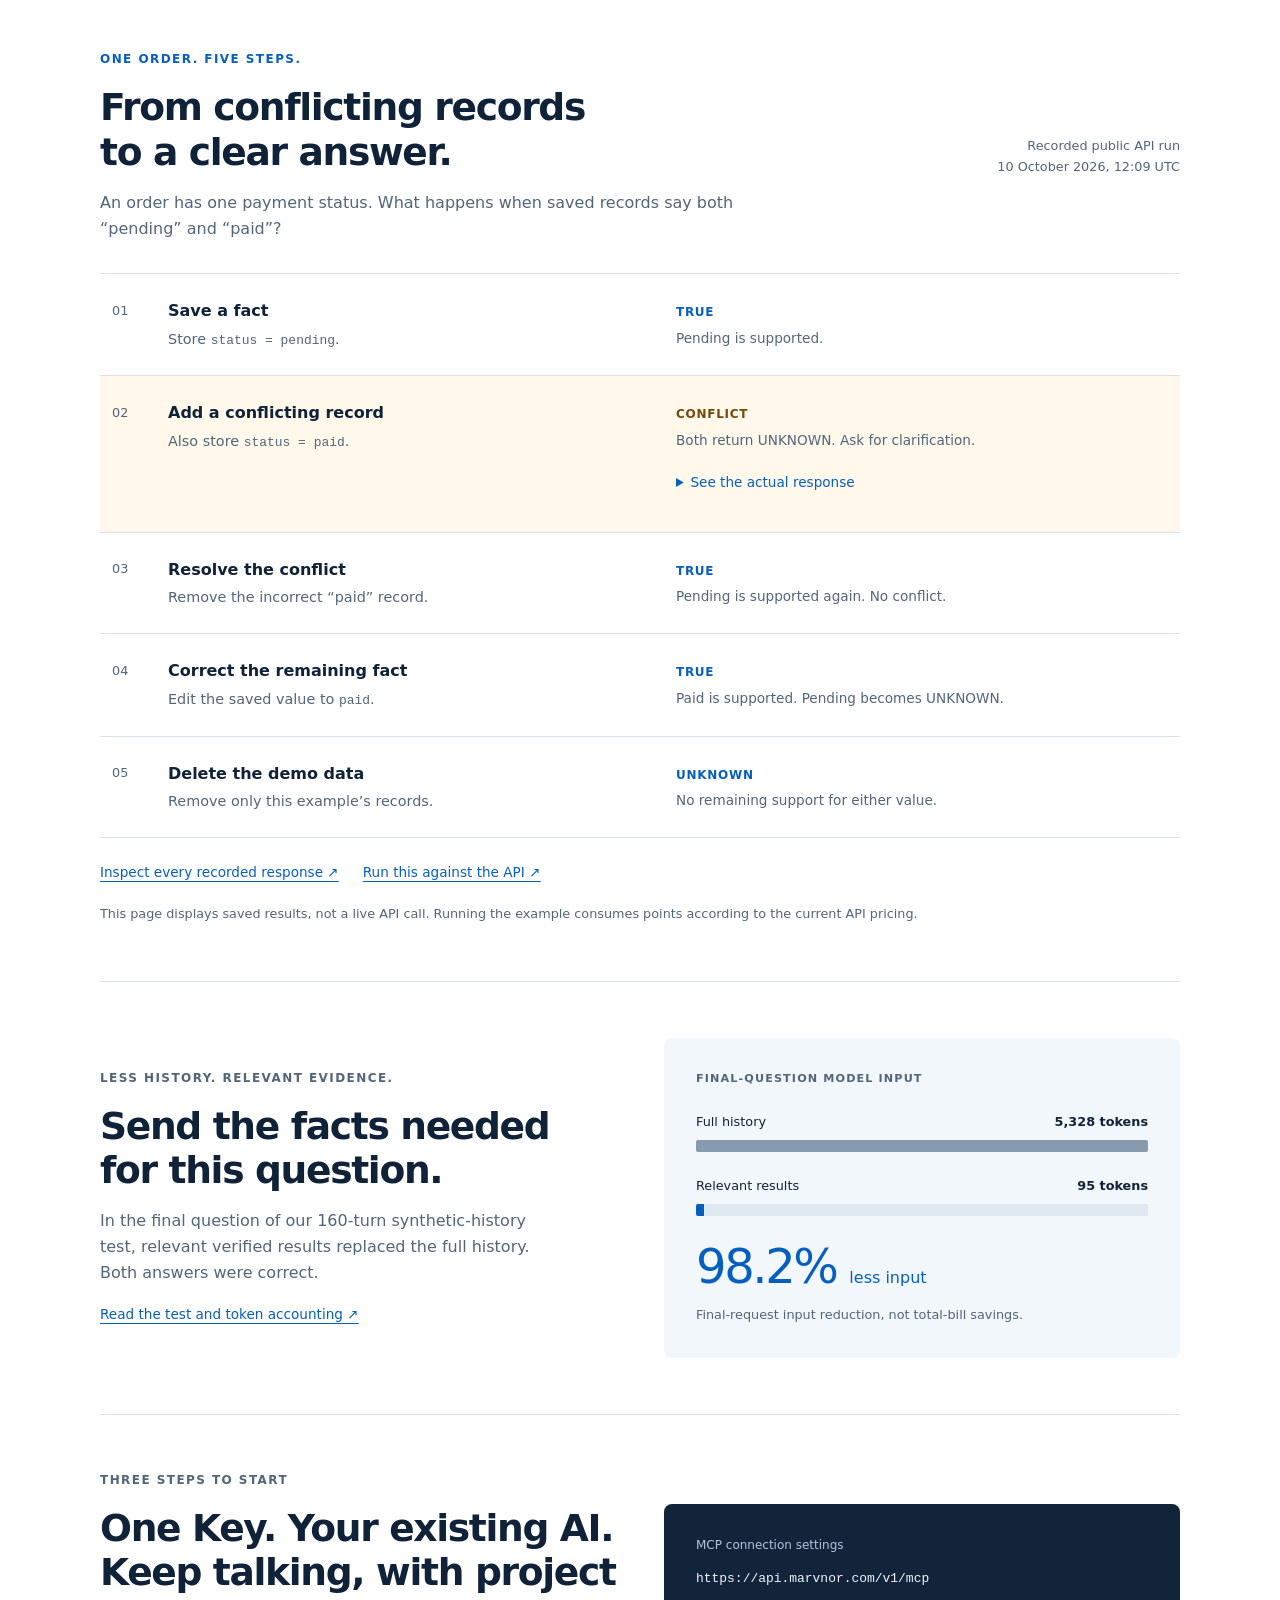
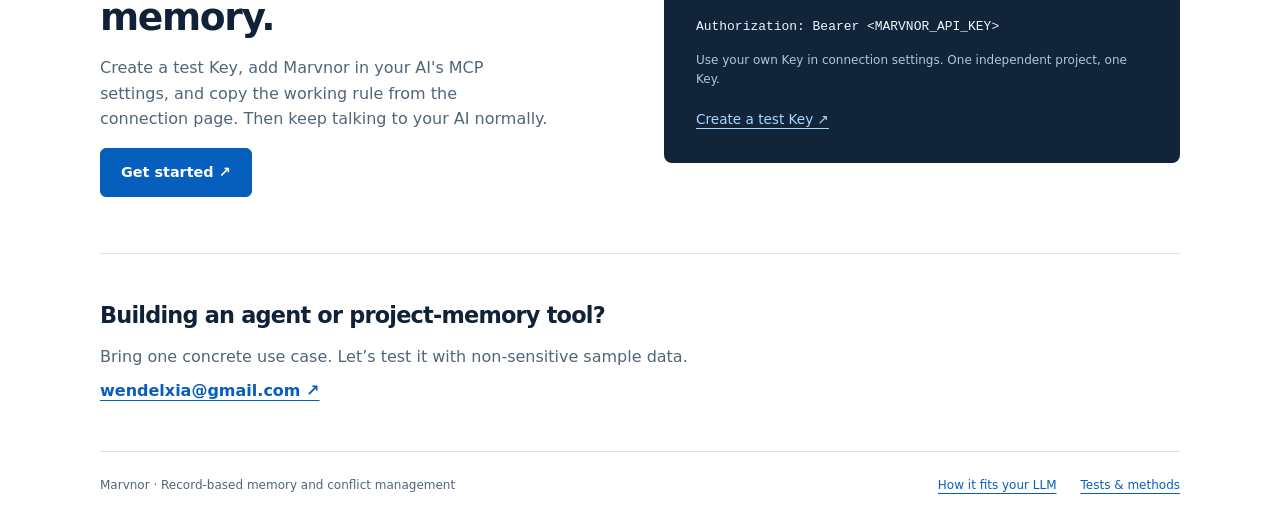
==== commit f9669c06: "docs: replace customer copy and keep one MCP setup" ====
--- a/docs/index.html
+++ b/docs/index.html
@@ -40,7 +40,7 @@
         <a class="button secondary" href="#demo"><span data-i18n="hero.results">See actual API results</span> <span aria-hidden="true">↓</span></a>
       </div>
       <p class="quiet" data-i18n="hero.trialNote">500 points · 30-day trial</p>
-      <p><a href="https://api.marvnor.com/register?lang=en" data-i18n="hero.signupNote" data-portal-link>Register later for a separate 1,000 points ↗</a><br><a href="https://api.marvnor.com/docs?lang=en" data-i18n="signup.link" data-portal-link>Getting started ↗</a><br><span class="quiet" data-i18n="signup.summary">Test Key → Use your own material → Before expiry, register in the same browser and confirm the transfer.</span></p>
+      <p><a href="https://api.marvnor.com/register?lang=en" data-i18n="hero.signupNote" data-portal-link>Register later for a separate 1,000 points ↗</a><br><a href="https://api.marvnor.com/docs?lang=en" data-i18n="signup.link" data-portal-link>Getting started ↗</a><br><span class="quiet" data-i18n="signup.summary">Test Key → Use your own material → Before expiry, register in the same browser to keep your Key and saved records.</span></p>
     </section>
 
     <section class="section user-feedback" aria-labelledby="feedback-title">
@@ -84,16 +84,10 @@
     </section>
 
     <section id="start" class="section start" aria-labelledby="start-title">
-      <div><p class="eyebrow" data-i18n="start.eyebrow">TRY YOUR OWN USE CASE</p><h2 id="start-title"><span data-i18n="start.title1">One file. Your API key.</span><br><span data-i18n="start.title2">A result you can inspect.</span></h2><p data-i18n="start.description">Create a test Key on the product home, then download and run the example. Paste the Key at the hidden prompt. The script checks every step and removes only its synthetic data.</p><p class="quiet" data-i18n="start.billing">The example consumes points. No external payment method is charged automatically.</p><a class="button primary" href="https://github.com/wendelxia/marvnor/tree/main/examples" data-i18n="start.example">Get the example ↗</a></div>
-      <div class="terminal"><p data-i18n="start.python">Python 3.9+ · standard library only</p><pre><code>python quickstart.py
+      <div><p class="eyebrow" data-i18n="start.eyebrow">THREE STEPS TO START</p><h2 id="start-title"><span data-i18n="start.title1">One Key. Your existing AI.</span><br><span data-i18n="start.title2">Keep talking, with project memory.</span></h2><p data-i18n="start.description">Create a test Key, add Marvnor in your AI's MCP settings, and copy the working rule from the connection page. Then keep talking to your AI normally.</p><a class="button primary" href="https://api.marvnor.com/docs?lang=en" data-i18n="start.guide" data-portal-link>Get started ↗</a></div>
+      <div class="terminal"><p data-i18n="start.settings">MCP connection settings</p><pre><code>https://api.marvnor.com/v1/mcp
 
-Marvnor API key (hidden):
-
-1. Saved fact
-2. Conflicting records
-3. Conflict resolved
-4. Corrected fact
-5. Demo data deleted</code></pre><a href="https://api.marvnor.com/home?lang=en&amp;utm_source=github_pages" data-i18n="start.try" data-portal-link>Create a test Key ↗</a></div>
+Authorization: Bearer &lt;MARVNOR_API_KEY&gt;</code></pre><p class="quiet" data-i18n="start.keyNote">Use your own Key in connection settings. One independent project, one Key.</p><a href="https://api.marvnor.com/home?lang=en&amp;utm_source=github_pages" data-i18n="start.try" data-portal-link>Create a test Key ↗</a></div>
     </section>
     <section class="contact"><h2 data-i18n="contact.title">Building an agent or project-memory tool?</h2><p data-i18n="contact.description">Bring one concrete use case. Let’s test it with non-sensitive sample data.</p><a href="mailto:wendelxia@gmail.com?subject=Marvnor%20integration">wendelxia@gmail.com ↗</a></section>
   </main>
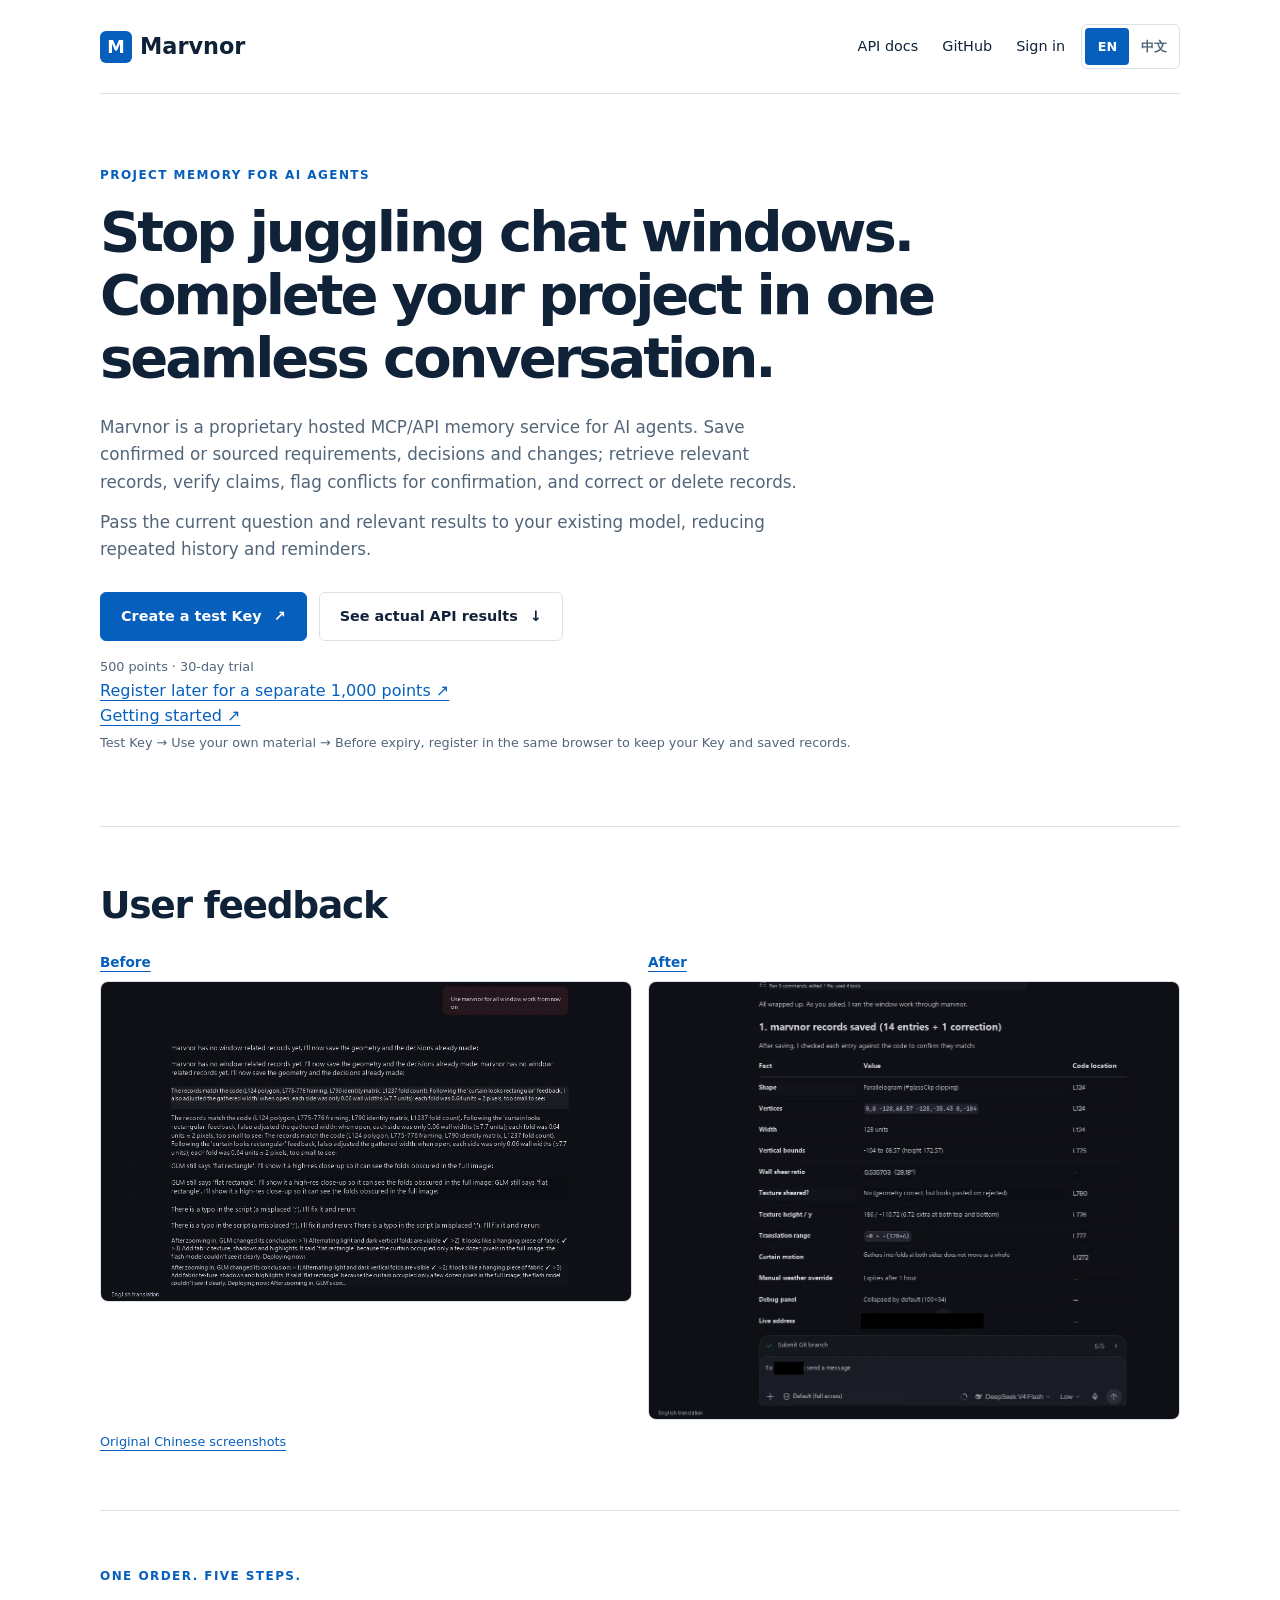
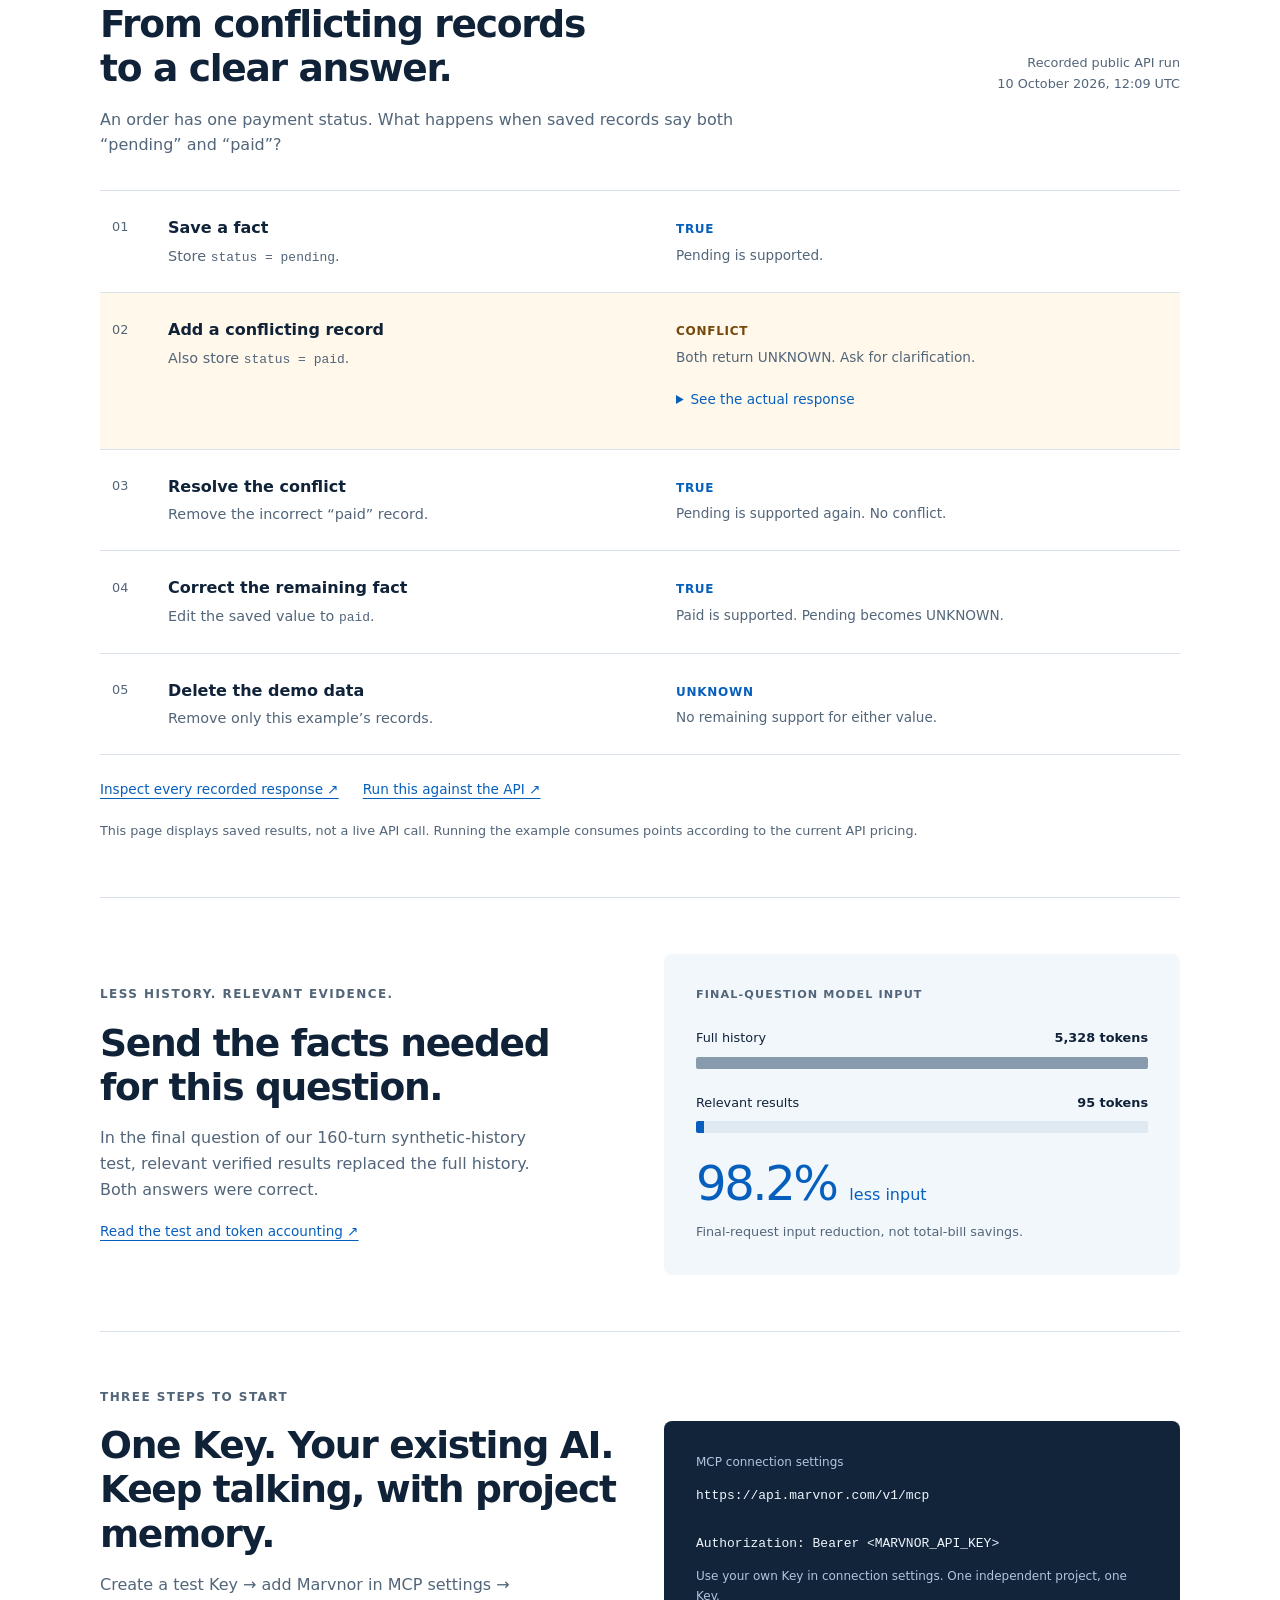
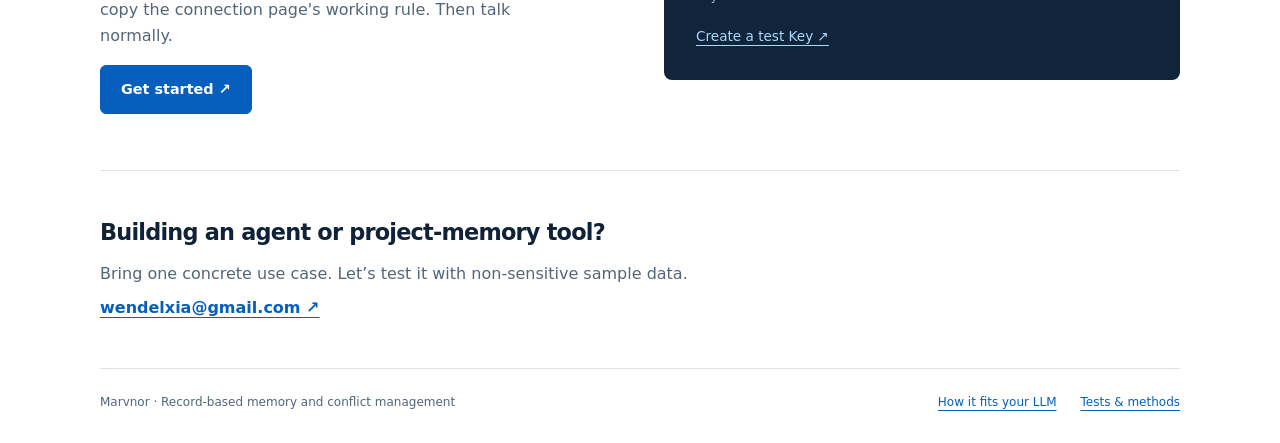
==== commit b4e2a173: "docs: shorten customer copy and align the bilingual site Publish the verified documentation-only upd" ====
--- a/docs/index.html
+++ b/docs/index.html
@@ -33,8 +33,8 @@
     <section class="intro" aria-labelledby="headline">
       <p class="eyebrow" data-i18n="hero.eyebrow">PROJECT MEMORY FOR AI AGENTS</p>
       <h1 id="headline"><span data-i18n="hero.title1">Stop juggling chat windows.</span><br><span data-i18n="hero.title2">Complete your project in one seamless conversation.</span></h1>
-      <p class="lead" data-i18n="hero.lead">Marvnor is a proprietary, hosted MCP/API service that gives your AI agent persistent project memory. Your agent saves confirmed or evidence-backed requirements, decisions, and changes. For each new question, Marvnor retrieves relevant saved records, verifies claims against them, and flags conflicting information for your confirmation. Records can be corrected or deleted as your project evolves.</p>
-      <p class="lead" data-i18n="hero.lead2">Spend less time repeating the background and untangling old decisions. Pass only the current question and relevant results to your model to reduce repeated history in its input and keep your project moving.</p>
+      <p class="lead" data-i18n="hero.lead">Marvnor is a proprietary hosted MCP/API memory service for AI agents. Save confirmed or sourced requirements, decisions and changes; retrieve relevant records, verify claims, flag conflicts for confirmation, and correct or delete records.</p>
+      <p class="lead" data-i18n="hero.lead2">Pass the current question and relevant results to your existing model, reducing repeated history and reminders.</p>
       <div class="actions">
         <a class="button primary" href="https://api.marvnor.com/home?lang=en&amp;utm_source=github_pages" data-portal-link><span data-i18n="hero.try">Create a test Key</span> <span aria-hidden="true">↗</span></a>
         <a class="button secondary" href="#demo"><span data-i18n="hero.results">See actual API results</span> <span aria-hidden="true">↓</span></a>
@@ -84,7 +84,7 @@
     </section>
 
     <section id="start" class="section start" aria-labelledby="start-title">
-      <div><p class="eyebrow" data-i18n="start.eyebrow">THREE STEPS TO START</p><h2 id="start-title"><span data-i18n="start.title1">One Key. Your existing AI.</span><br><span data-i18n="start.title2">Keep talking, with project memory.</span></h2><p data-i18n="start.description">Create a test Key, add Marvnor in your AI's MCP settings, and copy the working rule from the connection page. Then keep talking to your AI normally.</p><a class="button primary" href="https://api.marvnor.com/docs?lang=en" data-i18n="start.guide" data-portal-link>Get started ↗</a></div>
+      <div><p class="eyebrow" data-i18n="start.eyebrow">THREE STEPS TO START</p><h2 id="start-title"><span data-i18n="start.title1">One Key. Your existing AI.</span><br><span data-i18n="start.title2">Keep talking, with project memory.</span></h2><p data-i18n="start.description">Create a test Key → add Marvnor in MCP settings → copy the connection page's working rule. Then talk normally.</p><a class="button primary" href="https://api.marvnor.com/docs?lang=en" data-i18n="start.guide" data-portal-link>Get started ↗</a></div>
       <div class="terminal"><p data-i18n="start.settings">MCP connection settings</p><pre><code>https://api.marvnor.com/v1/mcp
 
 Authorization: Bearer &lt;MARVNOR_API_KEY&gt;</code></pre><p class="quiet" data-i18n="start.keyNote">Use your own Key in connection settings. One independent project, one Key.</p><a href="https://api.marvnor.com/home?lang=en&amp;utm_source=github_pages" data-i18n="start.try" data-portal-link>Create a test Key ↗</a></div>
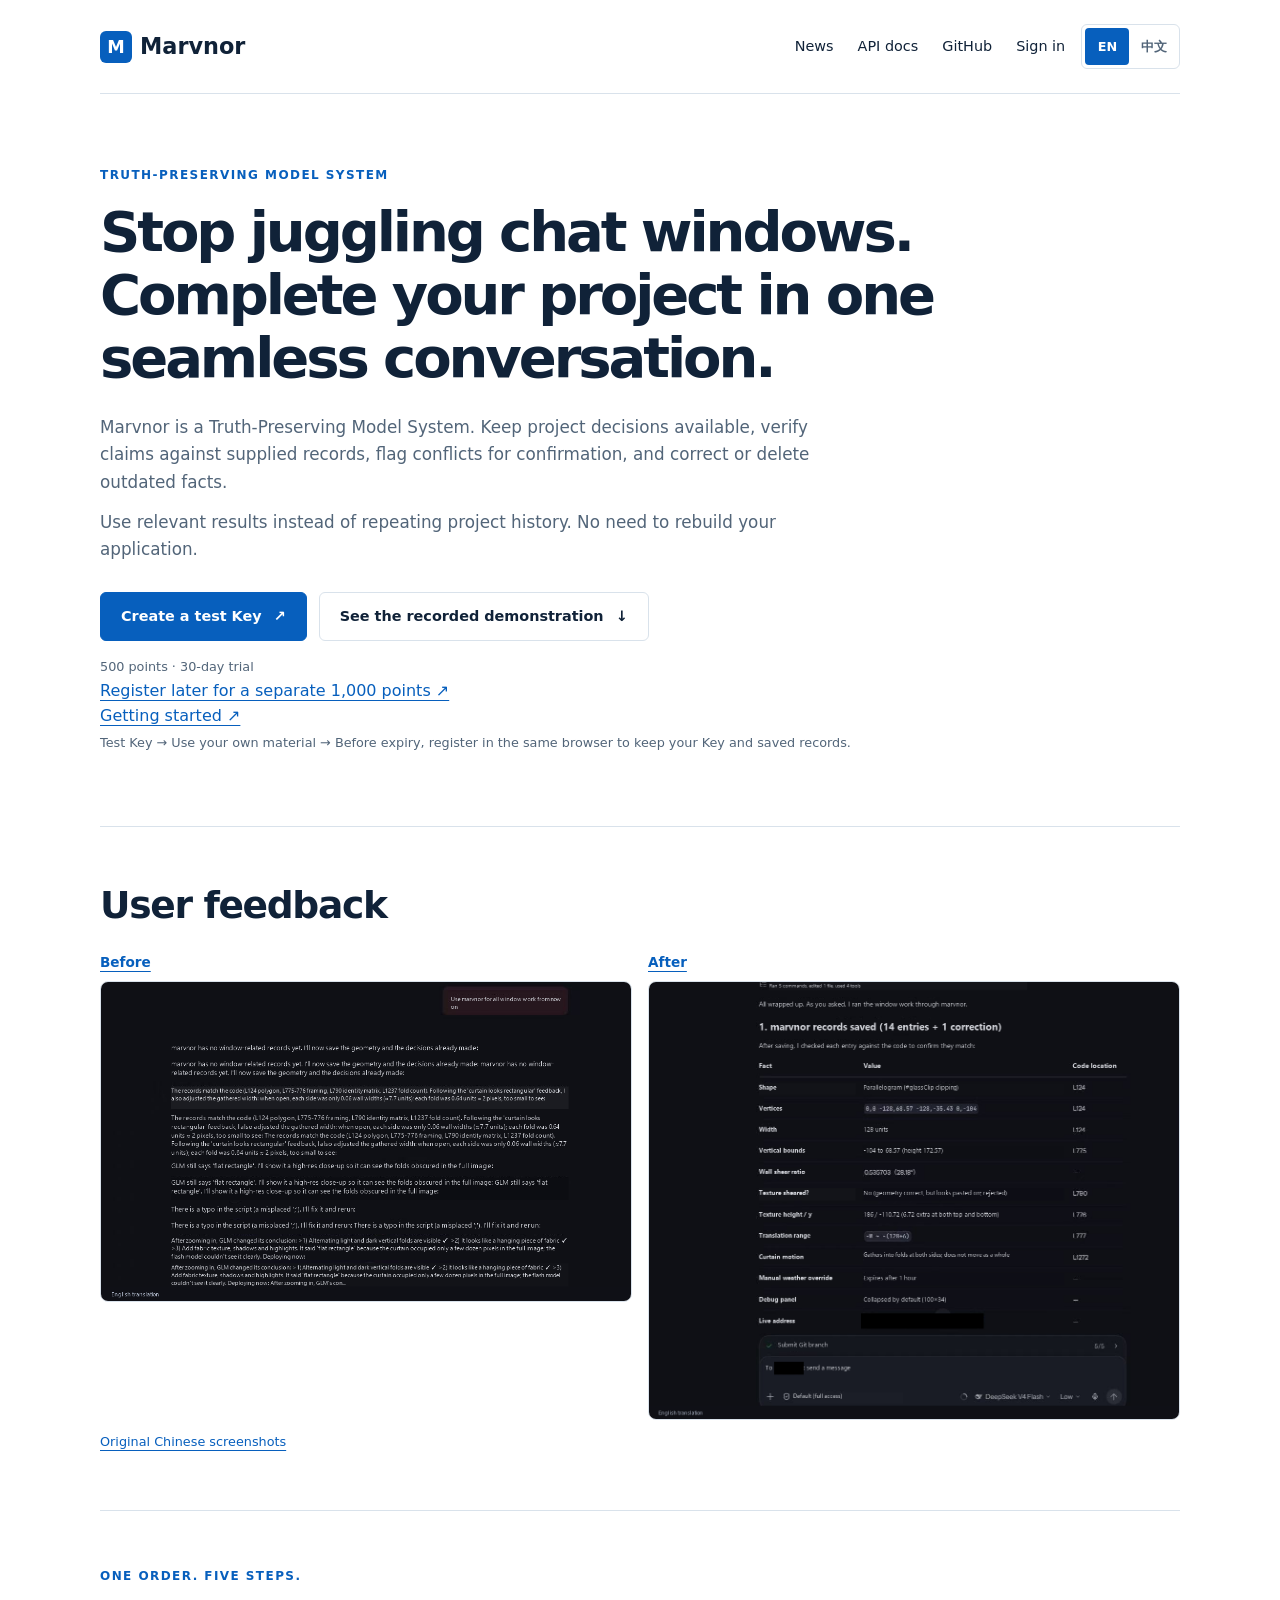
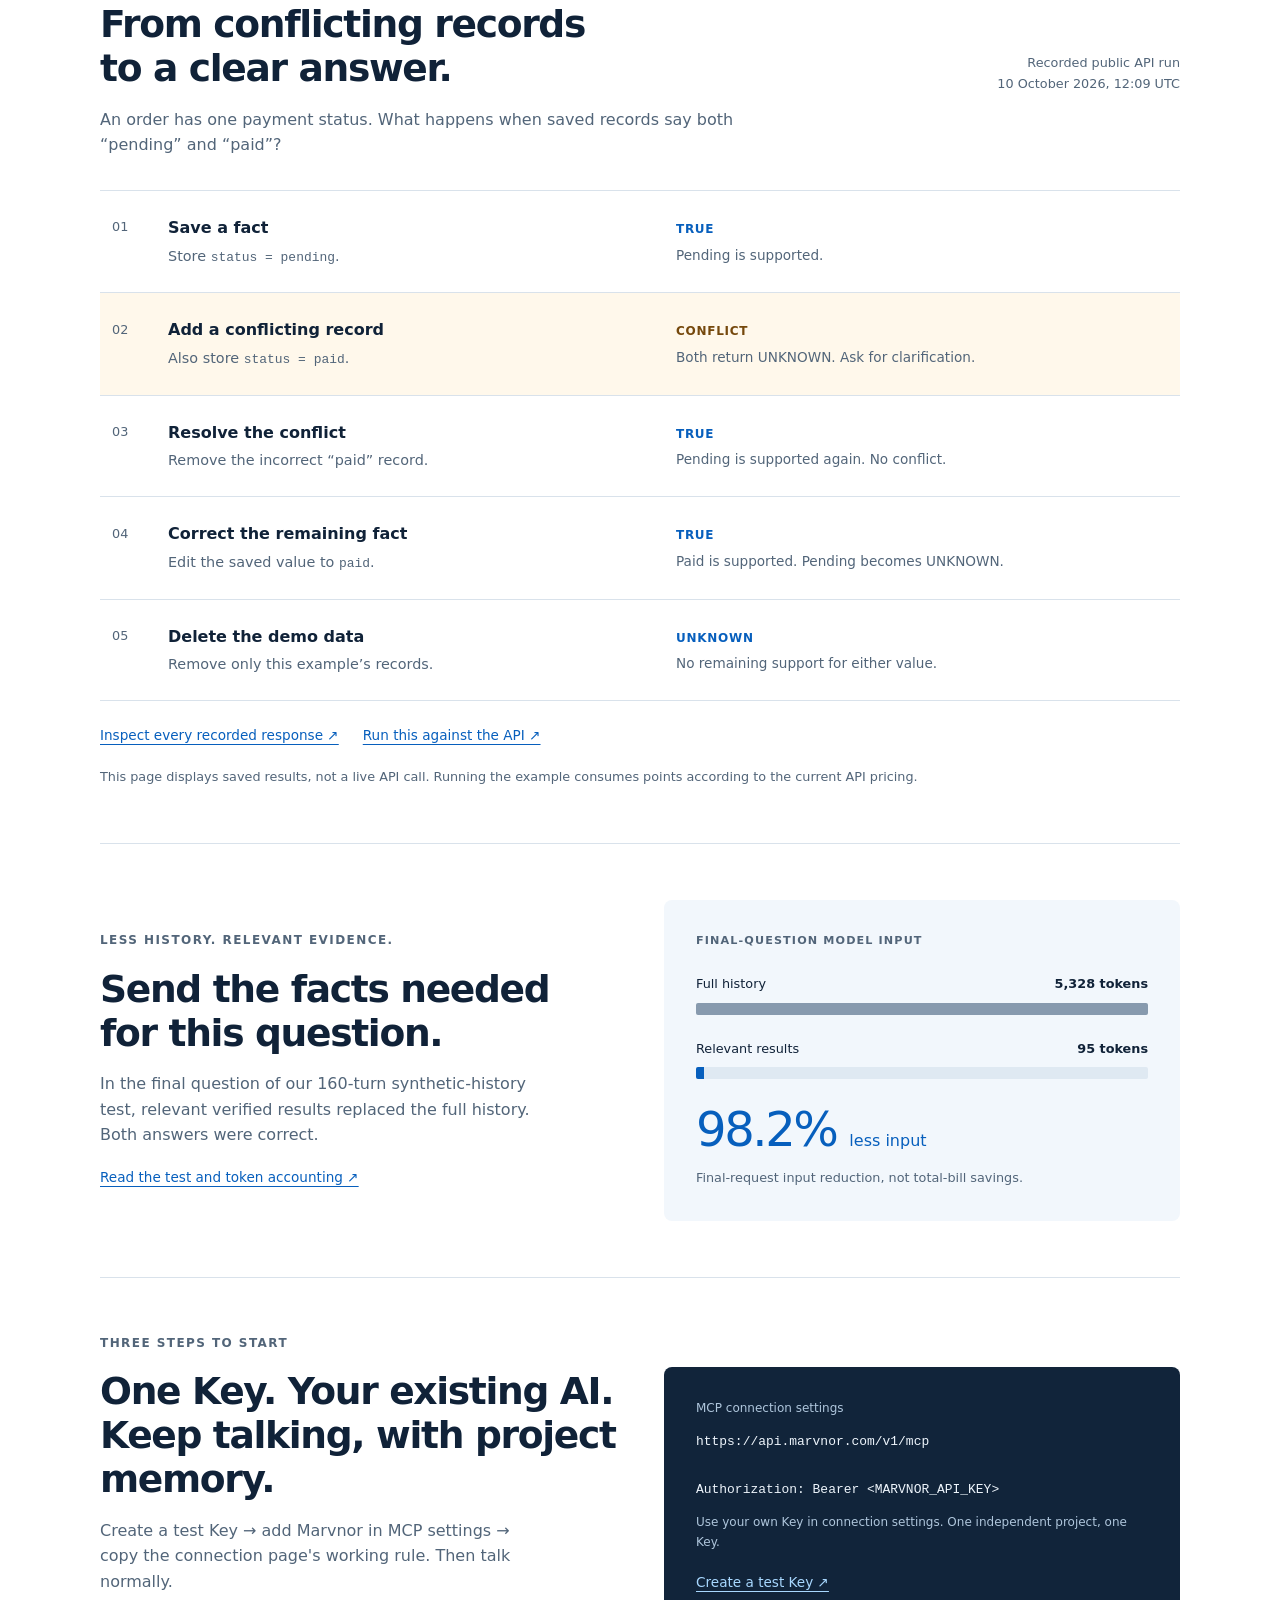
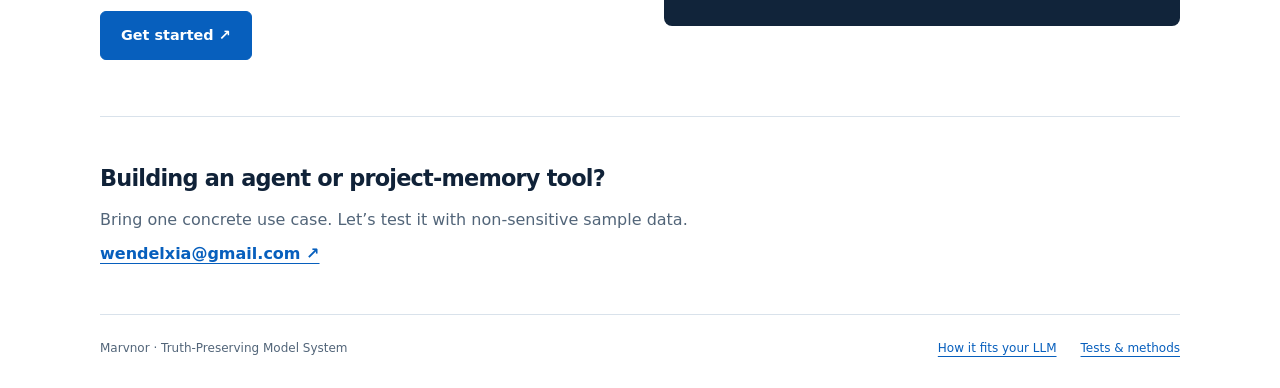
==== commit 0ebf5d9b: "docs: publish bilingual results and align Truth-Preserving Model System positioning" ====
--- a/docs/index.html
+++ b/docs/index.html
@@ -3,11 +3,11 @@
 <head>
   <meta charset="utf-8">
   <meta name="viewport" content="width=device-width, initial-scale=1">
-  <title>Marvnor | Project memory for AI agents</title>
-  <meta name="description" content="Project memory for AI agents: save confirmed decisions, retrieve and verify relevant records, flag conflicts, and correct or delete information." data-i18n-attr="meta.description" data-i18n-attribute="content">
+  <title>Marvnor | Truth-Preserving Model System</title>
+  <meta name="description" content="Marvnor, a Truth-Preserving Model System: carry project memory forward, verify claims against supplied records, surface conflicts and keep facts current." data-i18n-attr="meta.description" data-i18n-attribute="content">
   <meta property="og:type" content="website">
   <meta property="og:title" content="Marvnor: Stop juggling chat windows. Complete your project in one seamless conversation." data-i18n-attr="meta.ogTitle" data-i18n-attribute="content">
-  <meta property="og:description" content="Project memory for AI agents: save confirmed decisions, retrieve and verify relevant records, flag conflicts, and correct or delete information." data-i18n-attr="meta.ogDescription" data-i18n-attribute="content">
+  <meta property="og:description" content="Marvnor, a Truth-Preserving Model System: carry project memory forward, verify claims against supplied records, surface conflicts and keep facts current." data-i18n-attr="meta.ogDescription" data-i18n-attribute="content">
   <meta property="og:url" content="https://wendelxia.github.io/marvnor/">
   <meta name="twitter:card" content="summary">
   <meta name="theme-color" content="#075fbd">
@@ -20,6 +20,7 @@
   <header class="wrap header">
     <a class="brand" href="./?lang=en" aria-label="Marvnor home" data-i18n-attr="brand.label" data-i18n-attribute="aria-label" data-home-link><span aria-hidden="true">M</span> Marvnor</a>
     <nav aria-label="Main navigation" data-i18n-attr="nav.label" data-i18n-attribute="aria-label">
+      <a href="news.html" data-i18n="nav.news" data-i18n-attr="news.href" data-i18n-attribute="href">News</a>
       <a href="https://api.marvnor.com/docs/api?lang=en" data-i18n="nav.api" data-portal-link>API docs</a>
       <a href="https://github.com/wendelxia/marvnor">GitHub</a>
       <a href="https://api.marvnor.com/login?lang=en" data-i18n="nav.signIn" data-portal-link>Sign in</a>
@@ -31,13 +32,13 @@
   </header>
   <main id="main" class="wrap">
     <section class="intro" aria-labelledby="headline">
-      <p class="eyebrow" data-i18n="hero.eyebrow">PROJECT MEMORY FOR AI AGENTS</p>
+      <p class="eyebrow" data-i18n="hero.eyebrow">TRUTH-PRESERVING MODEL SYSTEM</p>
       <h1 id="headline"><span data-i18n="hero.title1">Stop juggling chat windows.</span><br><span data-i18n="hero.title2">Complete your project in one seamless conversation.</span></h1>
-      <p class="lead" data-i18n="hero.lead">Marvnor is a proprietary hosted MCP/API memory service for AI agents. Save confirmed or sourced requirements, decisions and changes; retrieve relevant records, verify claims, flag conflicts for confirmation, and correct or delete records.</p>
-      <p class="lead" data-i18n="hero.lead2">Pass the current question and relevant results to your existing model, reducing repeated history and reminders.</p>
+      <p class="lead" data-i18n="hero.lead">Marvnor is a Truth-Preserving Model System. Keep project decisions available, verify claims against supplied records, flag conflicts for confirmation, and correct or delete outdated facts.</p>
+      <p class="lead" data-i18n="hero.lead2">Use relevant results instead of repeating project history. No need to rebuild your application.</p>
       <div class="actions">
         <a class="button primary" href="https://api.marvnor.com/home?lang=en&amp;utm_source=github_pages" data-portal-link><span data-i18n="hero.try">Create a test Key</span> <span aria-hidden="true">↗</span></a>
-        <a class="button secondary" href="#demo"><span data-i18n="hero.results">See actual API results</span> <span aria-hidden="true">↓</span></a>
+        <a class="button secondary" href="#demo"><span data-i18n="hero.results">See the recorded demonstration</span> <span aria-hidden="true">↓</span></a>
       </div>
       <p class="quiet" data-i18n="hero.trialNote">500 points · 30-day trial</p>
       <p><a href="https://api.marvnor.com/register?lang=en" data-i18n="hero.signupNote" data-portal-link>Register later for a separate 1,000 points ↗</a><br><a href="https://api.marvnor.com/docs?lang=en" data-i18n="signup.link" data-portal-link>Getting started ↗</a><br><span class="quiet" data-i18n="signup.summary">Test Key → Use your own material → Before expiry, register in the same browser to keep your Key and saved records.</span></p>
@@ -57,14 +58,7 @@
       <p class="section-copy" data-i18n="demo.description">An order has one payment status. What happens when saved records say both “pending” and “paid”?</p>
       <ol class="steps">
         <li><span class="number">01</span><div><h3 data-i18n="step1.title">Save a fact</h3><p><span data-i18n="step1.action">Store</span> <code>status = pending</code>.</p></div><div class="result"><strong>TRUE</strong><span data-i18n="step1.result">Pending is supported.</span></div></li>
-        <li class="conflict"><span class="number">02</span><div><h3 data-i18n="step2.title">Add a conflicting record</h3><p><span data-i18n="step2.action">Also store</span> <code>status = paid</code>.</p></div><div class="result"><strong>CONFLICT</strong><span data-i18n="step2.result">Both return UNKNOWN. Ask for clarification.</span><details><summary data-i18n="step2.response">See the actual response</summary><pre><code>{
-  "conclusion": "UNKNOWN",
-  "conflict": true,
-  "reason": "conflicting_values",
-  "path": ["paid", "pending"],
-  "decision": "needs_review",
-  "evidence_kind": "conflict"
-}</code></pre></details></div></li>
+        <li class="conflict"><span class="number">02</span><div><h3 data-i18n="step2.title">Add a conflicting record</h3><p><span data-i18n="step2.action">Also store</span> <code>status = paid</code>.</p></div><div class="result"><strong>CONFLICT</strong><span data-i18n="step2.result">Both return UNKNOWN. Ask for clarification.</span></div></li>
         <li><span class="number">03</span><div><h3 data-i18n="step3.title">Resolve the conflict</h3><p data-i18n="step3.action">Remove the incorrect “paid” record.</p></div><div class="result"><strong>TRUE</strong><span data-i18n="step3.result">Pending is supported again. No conflict.</span></div></li>
         <li><span class="number">04</span><div><h3 data-i18n="step4.title">Correct the remaining fact</h3><p><span data-i18n="step4.action">Edit the saved value to</span> <code>paid</code>.</p></div><div class="result"><strong>TRUE</strong><span data-i18n="step4.result">Paid is supported. Pending becomes UNKNOWN.</span></div></li>
         <li><span class="number">05</span><div><h3 data-i18n="step5.title">Delete the demo data</h3><p data-i18n="step5.action">Remove only this example’s records.</p></div><div class="result"><strong>UNKNOWN</strong><span data-i18n="step5.result">No remaining support for either value.</span></div></li>
@@ -91,6 +85,6 @@
     </section>
     <section class="contact"><h2 data-i18n="contact.title">Building an agent or project-memory tool?</h2><p data-i18n="contact.description">Bring one concrete use case. Let’s test it with non-sensitive sample data.</p><a href="mailto:wendelxia@gmail.com?subject=Marvnor%20integration">wendelxia@gmail.com ↗</a></section>
   </main>
-  <footer class="wrap footer"><span data-i18n="footer.tagline">Marvnor · Record-based memory and conflict management</span><a href="https://api.marvnor.com/docs?lang=en" data-i18n="footer.llm" data-portal-link>How it fits your LLM</a><a href="https://github.com/wendelxia/marvnor/blob/main/TESTS.md" data-i18n="footer.tests">Tests &amp; methods</a></footer>
+  <footer class="wrap footer"><span data-i18n="footer.tagline">Marvnor · Truth-Preserving Model System</span><a href="https://api.marvnor.com/docs?lang=en" data-i18n="footer.llm" data-portal-link>How it fits your LLM</a><a href="https://github.com/wendelxia/marvnor/blob/main/TESTS.md" data-i18n="footer.tests">Tests &amp; methods</a></footer>
 </body>
 </html>
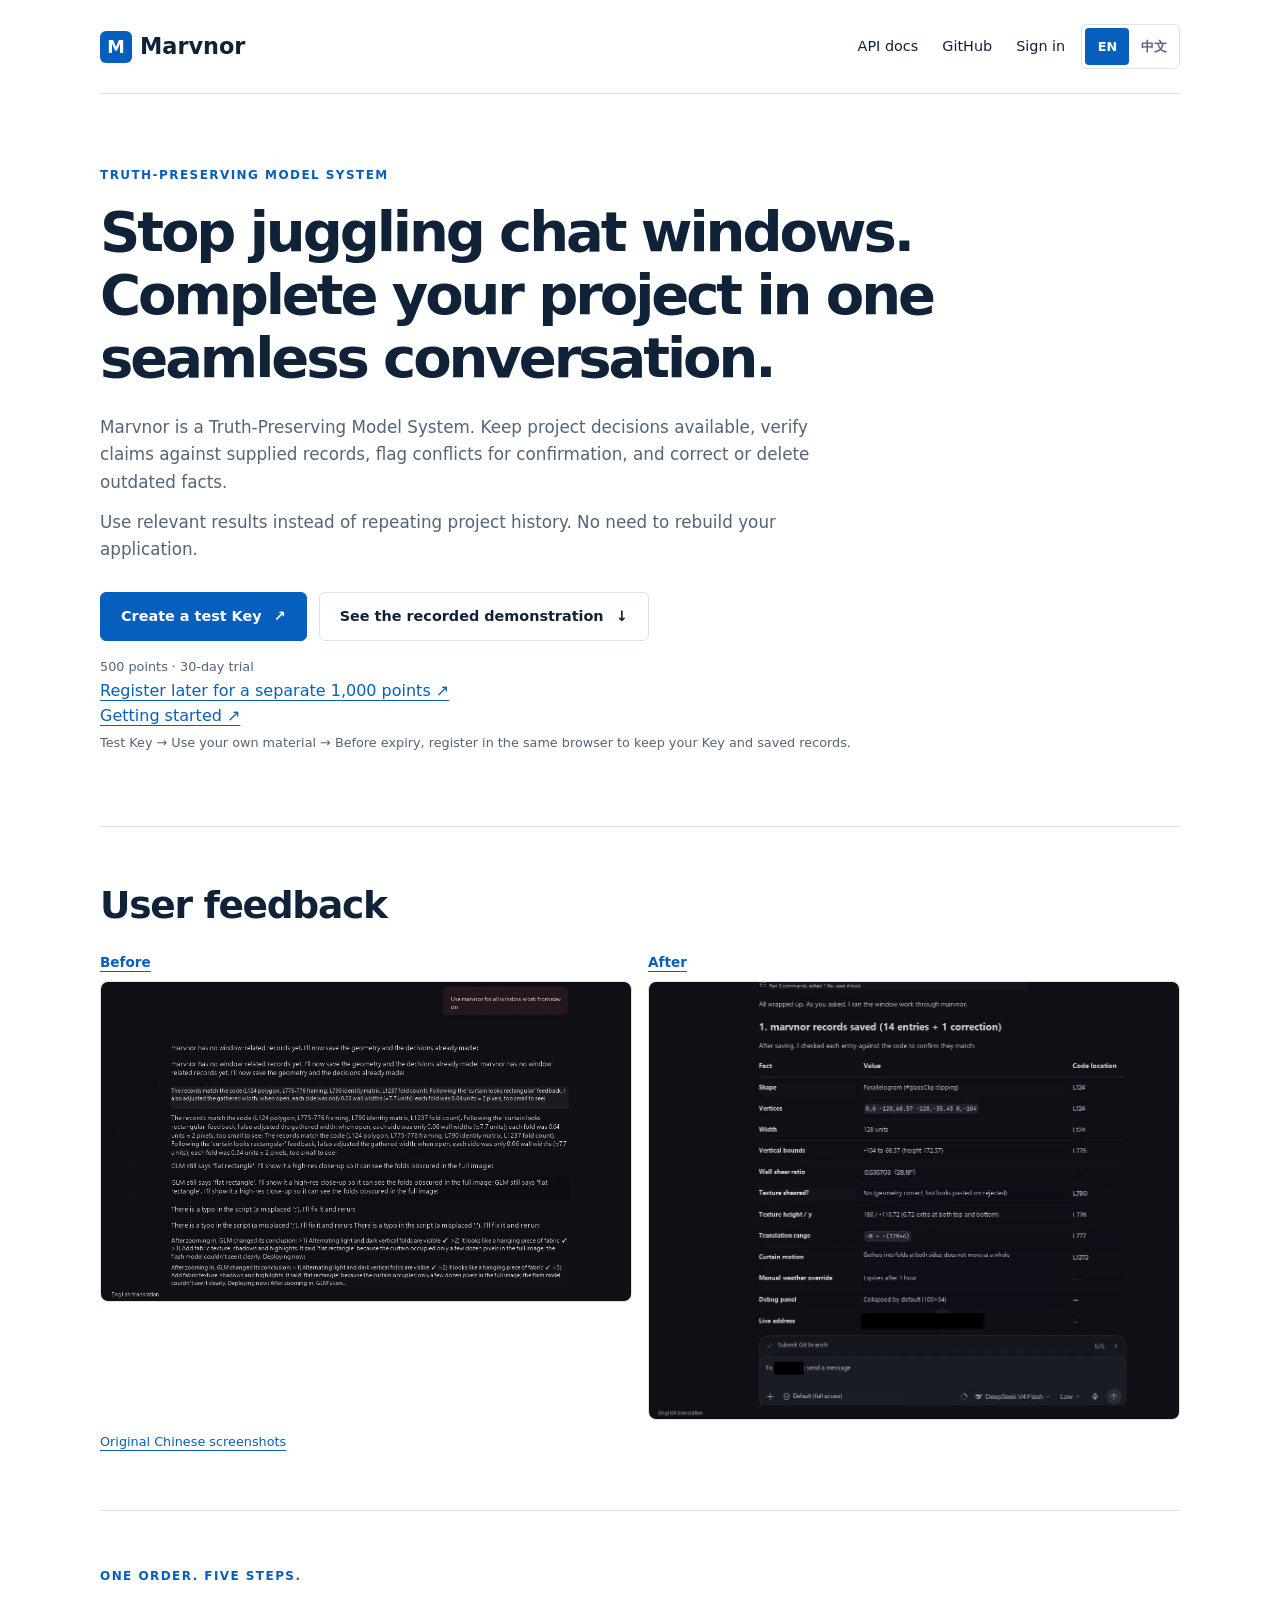
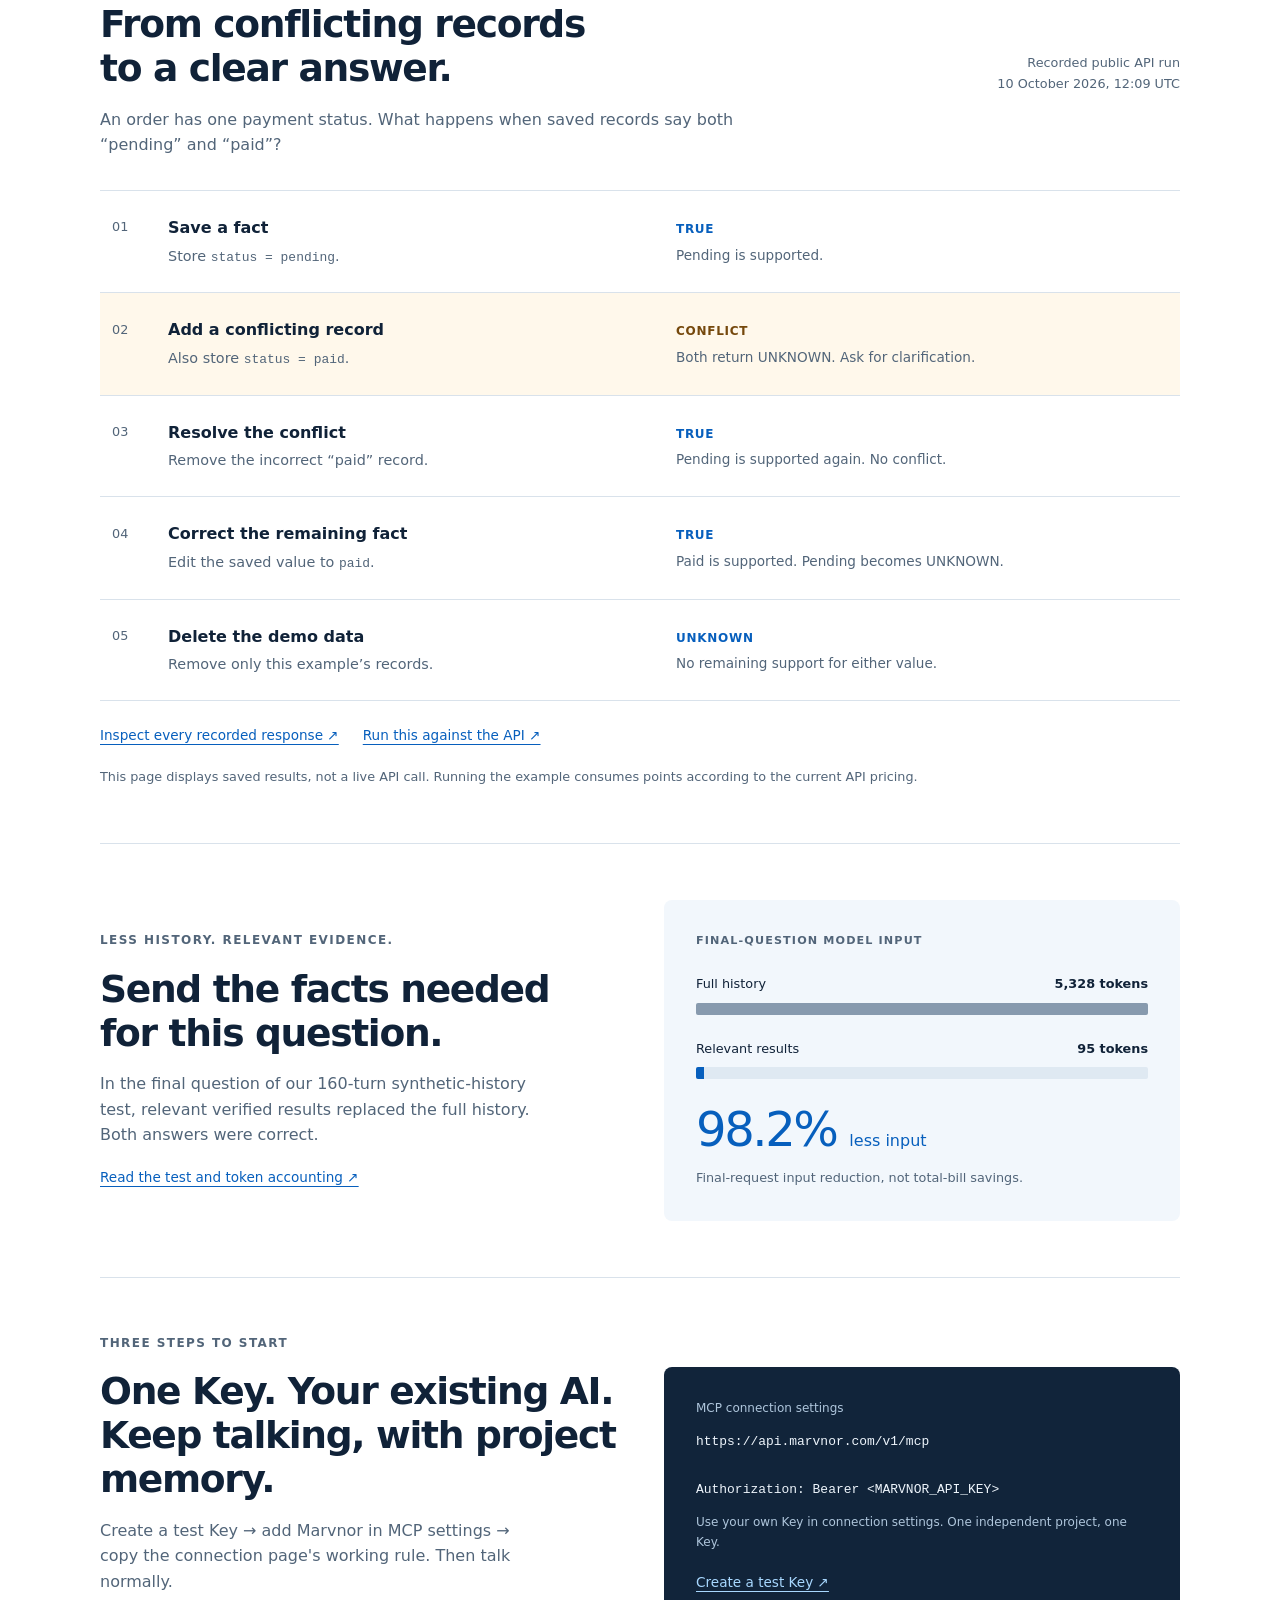
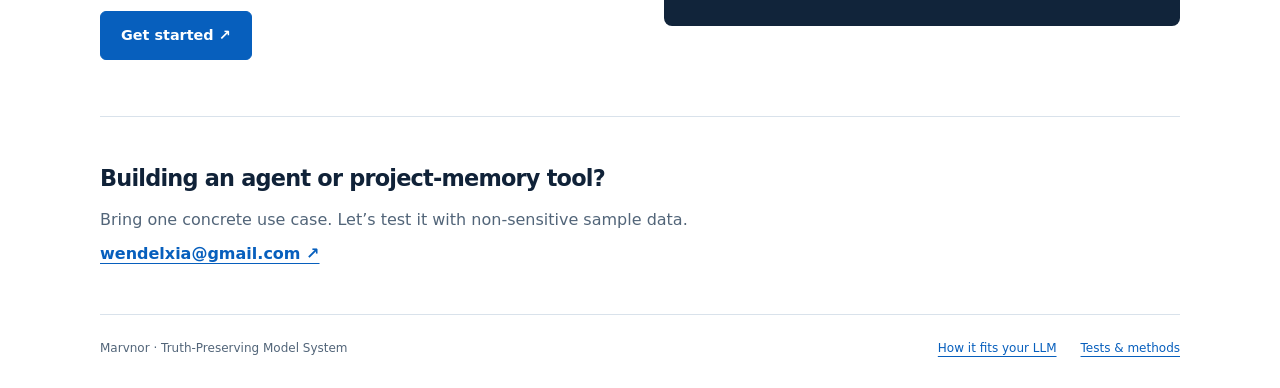
==== commit 0602d34a: "Withdraw the bilingual news release" ====
--- a/docs/index.html
+++ b/docs/index.html
@@ -20,7 +20,6 @@
   <header class="wrap header">
     <a class="brand" href="./?lang=en" aria-label="Marvnor home" data-i18n-attr="brand.label" data-i18n-attribute="aria-label" data-home-link><span aria-hidden="true">M</span> Marvnor</a>
     <nav aria-label="Main navigation" data-i18n-attr="nav.label" data-i18n-attribute="aria-label">
-      <a href="news.html" data-i18n="nav.news" data-i18n-attr="news.href" data-i18n-attribute="href">News</a>
       <a href="https://api.marvnor.com/docs/api?lang=en" data-i18n="nav.api" data-portal-link>API docs</a>
       <a href="https://github.com/wendelxia/marvnor">GitHub</a>
       <a href="https://api.marvnor.com/login?lang=en" data-i18n="nav.signIn" data-portal-link>Sign in</a>
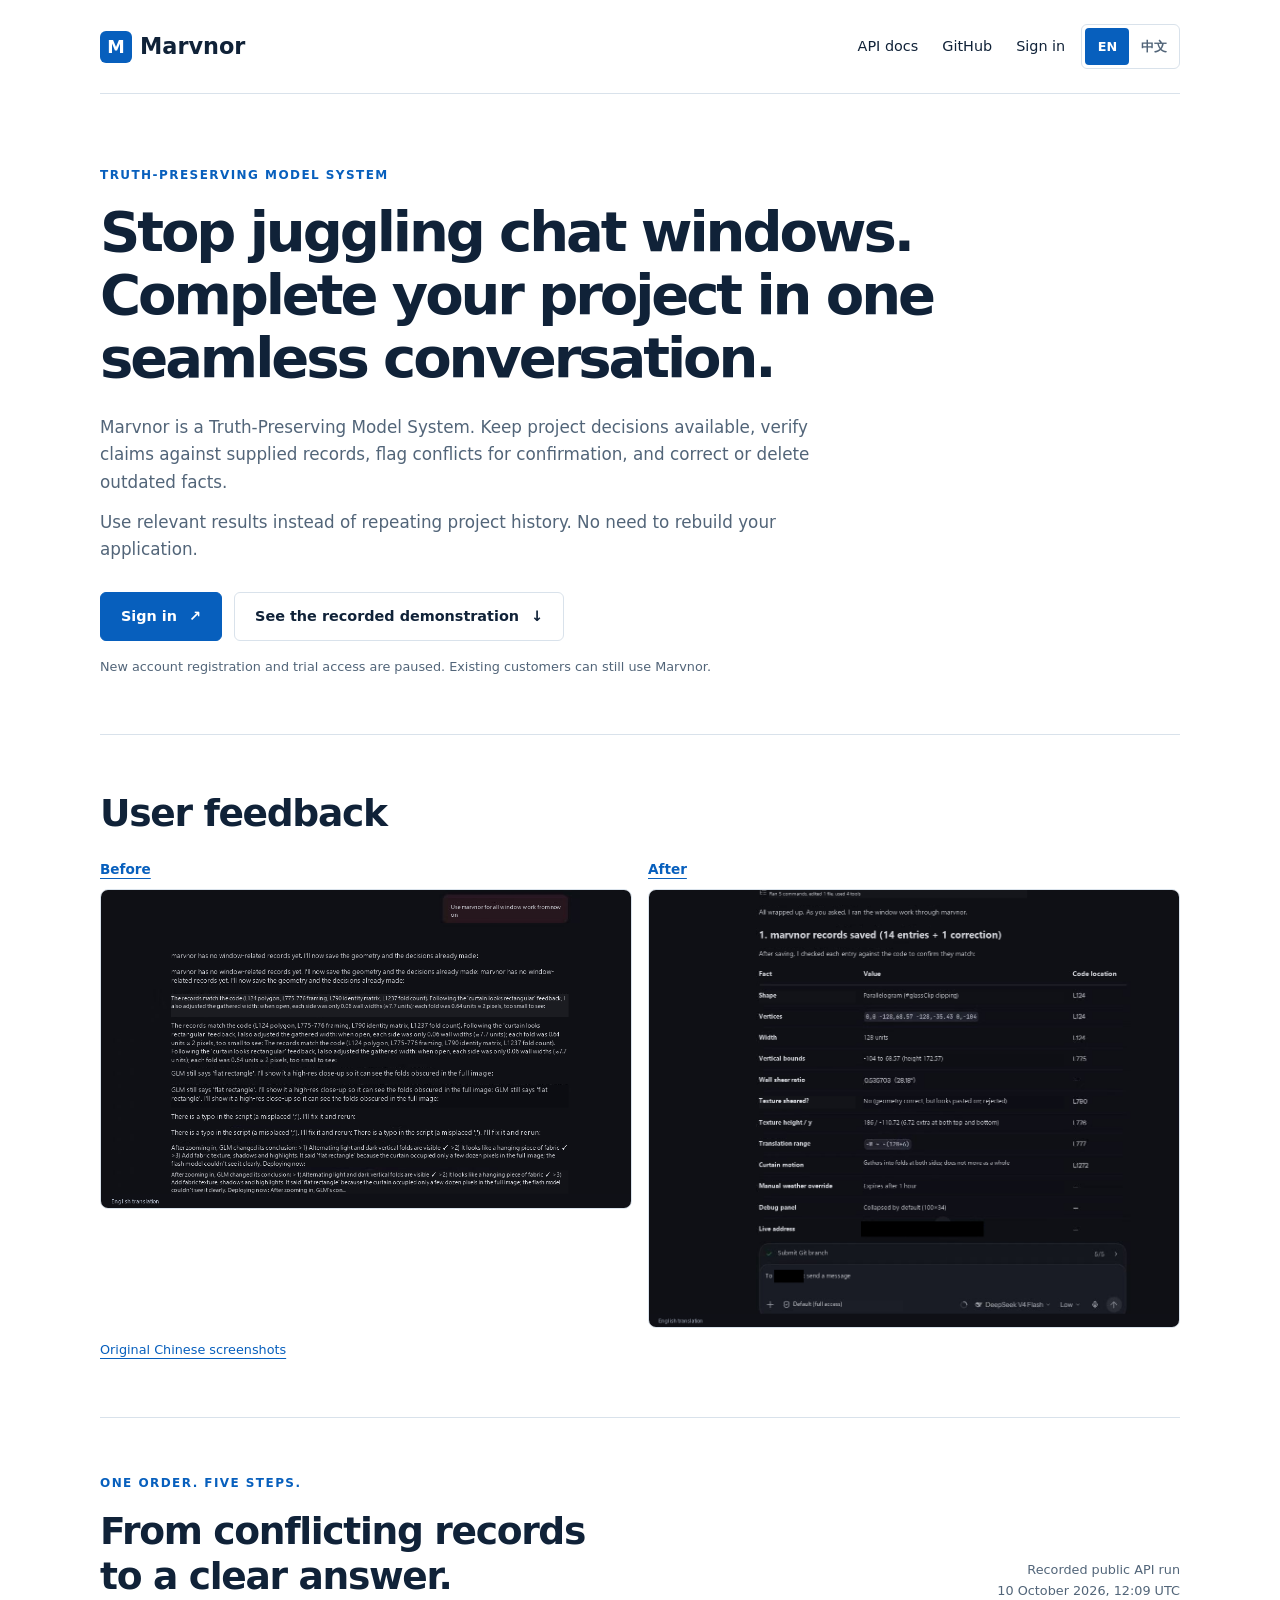
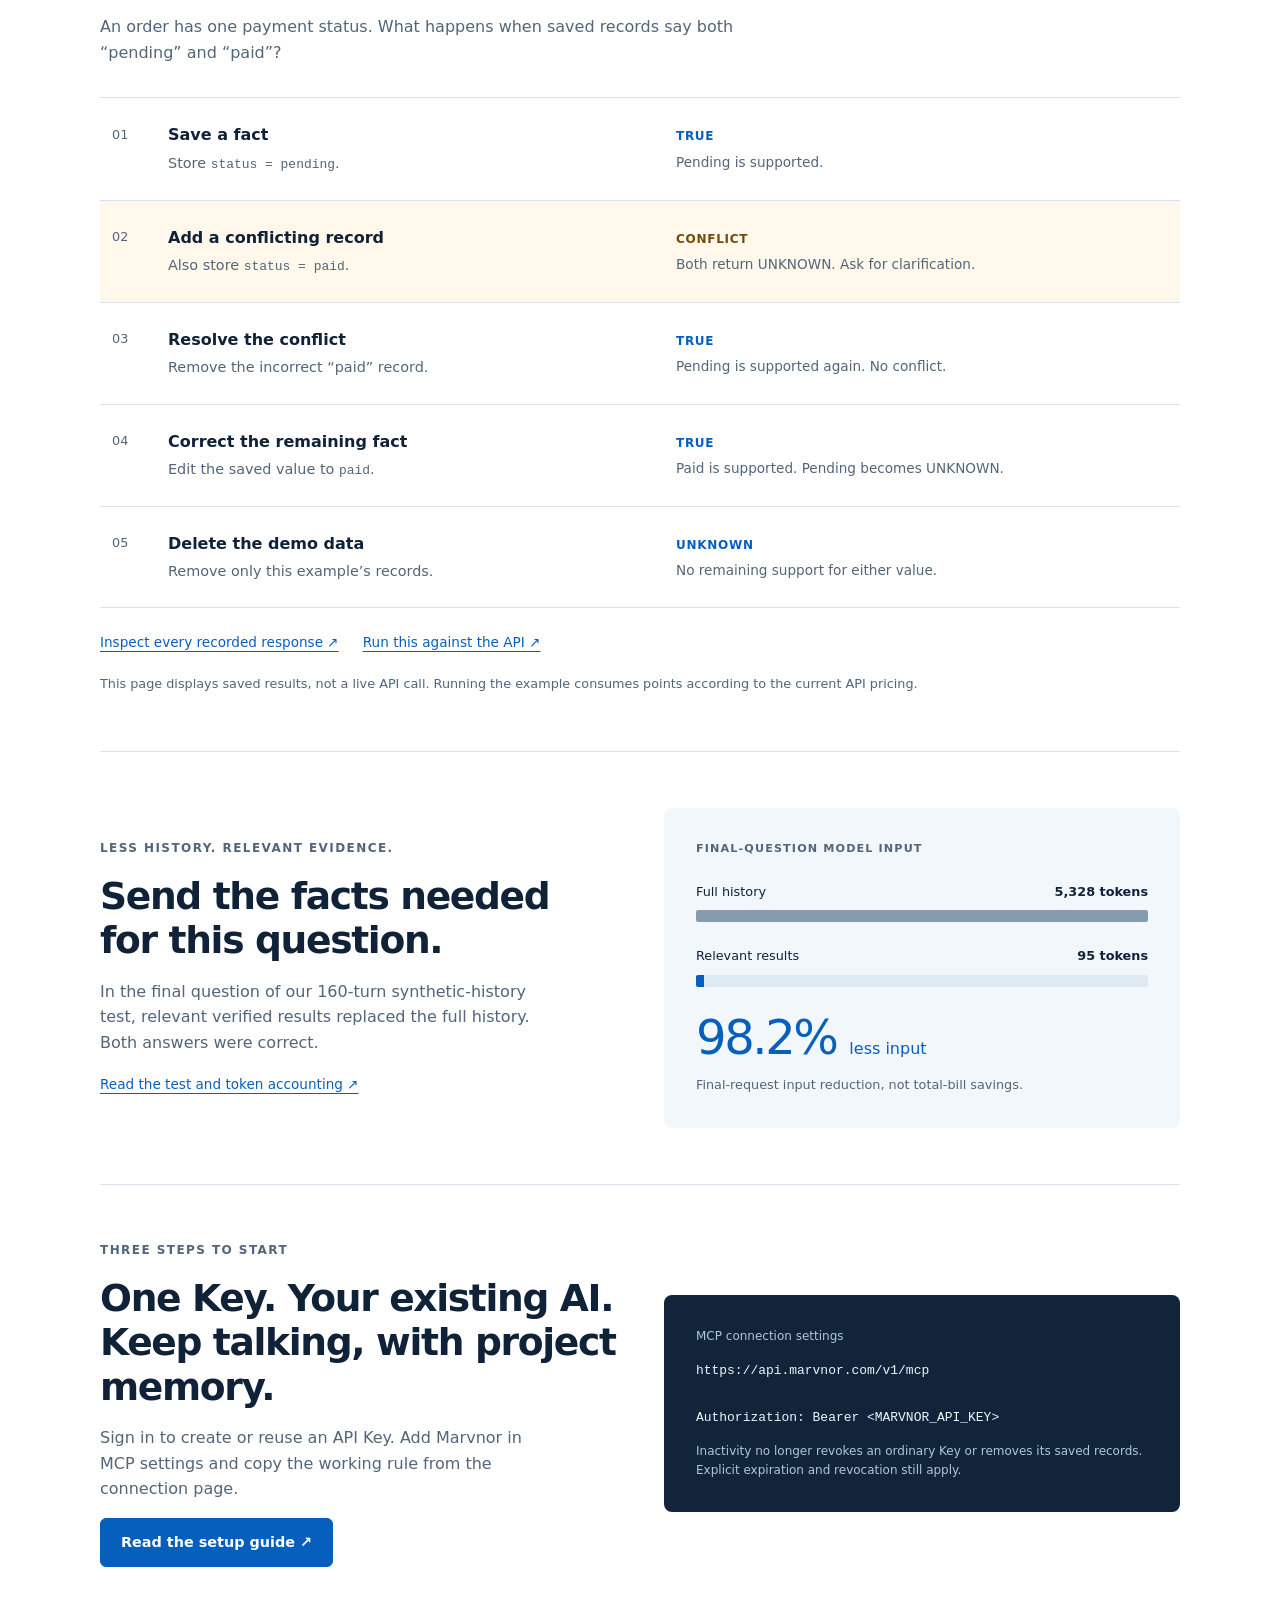
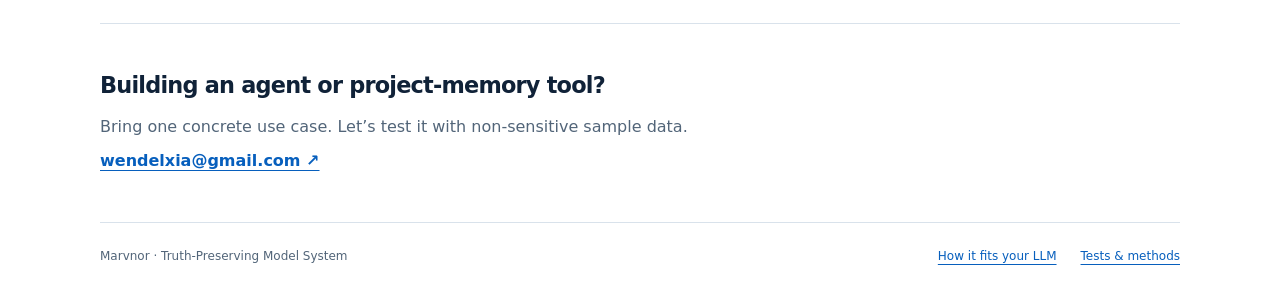
==== commit b7ecab82: "Document current account access and Key retention" ====
--- a/docs/index.html
+++ b/docs/index.html
@@ -36,11 +36,10 @@
       <p class="lead" data-i18n="hero.lead">Marvnor is a Truth-Preserving Model System. Keep project decisions available, verify claims against supplied records, flag conflicts for confirmation, and correct or delete outdated facts.</p>
       <p class="lead" data-i18n="hero.lead2">Use relevant results instead of repeating project history. No need to rebuild your application.</p>
       <div class="actions">
-        <a class="button primary" href="https://api.marvnor.com/home?lang=en&amp;utm_source=github_pages" data-portal-link><span data-i18n="hero.try">Create a test Key</span> <span aria-hidden="true">↗</span></a>
+        <a class="button primary" href="https://api.marvnor.com/login?lang=en&amp;utm_source=github_pages" data-portal-link><span data-i18n="hero.signIn">Sign in</span> <span aria-hidden="true">↗</span></a>
         <a class="button secondary" href="#demo"><span data-i18n="hero.results">See the recorded demonstration</span> <span aria-hidden="true">↓</span></a>
       </div>
-      <p class="quiet" data-i18n="hero.trialNote">500 points · 30-day trial</p>
-      <p><a href="https://api.marvnor.com/register?lang=en" data-i18n="hero.signupNote" data-portal-link>Register later for a separate 1,000 points ↗</a><br><a href="https://api.marvnor.com/docs?lang=en" data-i18n="signup.link" data-portal-link>Getting started ↗</a><br><span class="quiet" data-i18n="signup.summary">Test Key → Use your own material → Before expiry, register in the same browser to keep your Key and saved records.</span></p>
+      <p class="quiet" data-i18n="hero.access">New account registration and trial access are paused. Existing customers can still use Marvnor.</p>
     </section>
 
     <section class="section user-feedback" aria-labelledby="feedback-title">
@@ -77,10 +76,10 @@
     </section>
 
     <section id="start" class="section start" aria-labelledby="start-title">
-      <div><p class="eyebrow" data-i18n="start.eyebrow">THREE STEPS TO START</p><h2 id="start-title"><span data-i18n="start.title1">One Key. Your existing AI.</span><br><span data-i18n="start.title2">Keep talking, with project memory.</span></h2><p data-i18n="start.description">Create a test Key → add Marvnor in MCP settings → copy the connection page's working rule. Then talk normally.</p><a class="button primary" href="https://api.marvnor.com/docs?lang=en" data-i18n="start.guide" data-portal-link>Get started ↗</a></div>
+      <div><p class="eyebrow" data-i18n="start.eyebrow">THREE STEPS TO START</p><h2 id="start-title"><span data-i18n="start.title1">One Key. Your existing AI.</span><br><span data-i18n="start.title2">Keep talking, with project memory.</span></h2><p data-i18n="start.description">Sign in to create or reuse an API Key. Add Marvnor in MCP settings and copy the working rule from the connection page.</p><a class="button primary" href="https://api.marvnor.com/docs?lang=en" data-i18n="start.guide" data-portal-link>Read the setup guide ↗</a></div>
       <div class="terminal"><p data-i18n="start.settings">MCP connection settings</p><pre><code>https://api.marvnor.com/v1/mcp
 
-Authorization: Bearer &lt;MARVNOR_API_KEY&gt;</code></pre><p class="quiet" data-i18n="start.keyNote">Use your own Key in connection settings. One independent project, one Key.</p><a href="https://api.marvnor.com/home?lang=en&amp;utm_source=github_pages" data-i18n="start.try" data-portal-link>Create a test Key ↗</a></div>
+Authorization: Bearer &lt;MARVNOR_API_KEY&gt;</code></pre><p class="quiet" data-i18n="start.keyNote">Inactivity no longer revokes an ordinary Key or removes its saved records. Explicit expiration and revocation still apply.</p></div>
     </section>
     <section class="contact"><h2 data-i18n="contact.title">Building an agent or project-memory tool?</h2><p data-i18n="contact.description">Bring one concrete use case. Let’s test it with non-sensitive sample data.</p><a href="mailto:wendelxia@gmail.com?subject=Marvnor%20integration">wendelxia@gmail.com ↗</a></section>
   </main>
